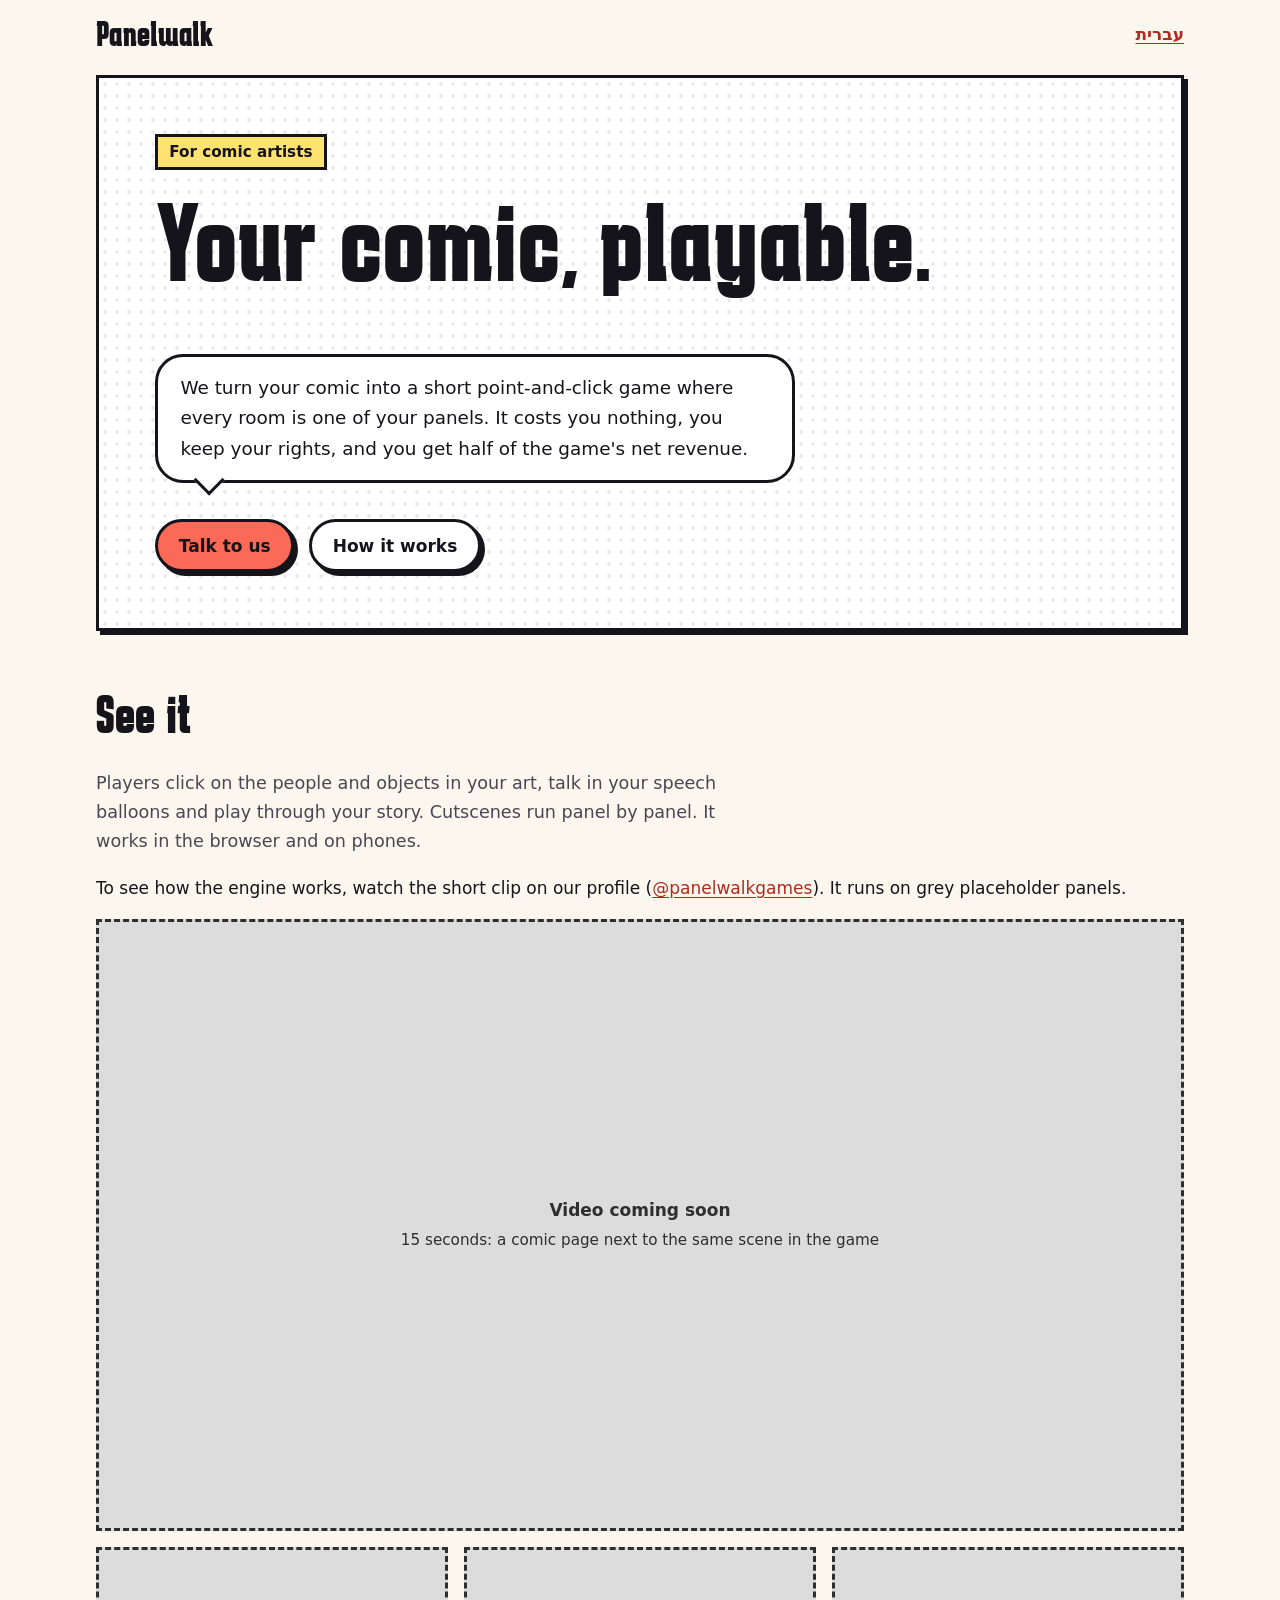
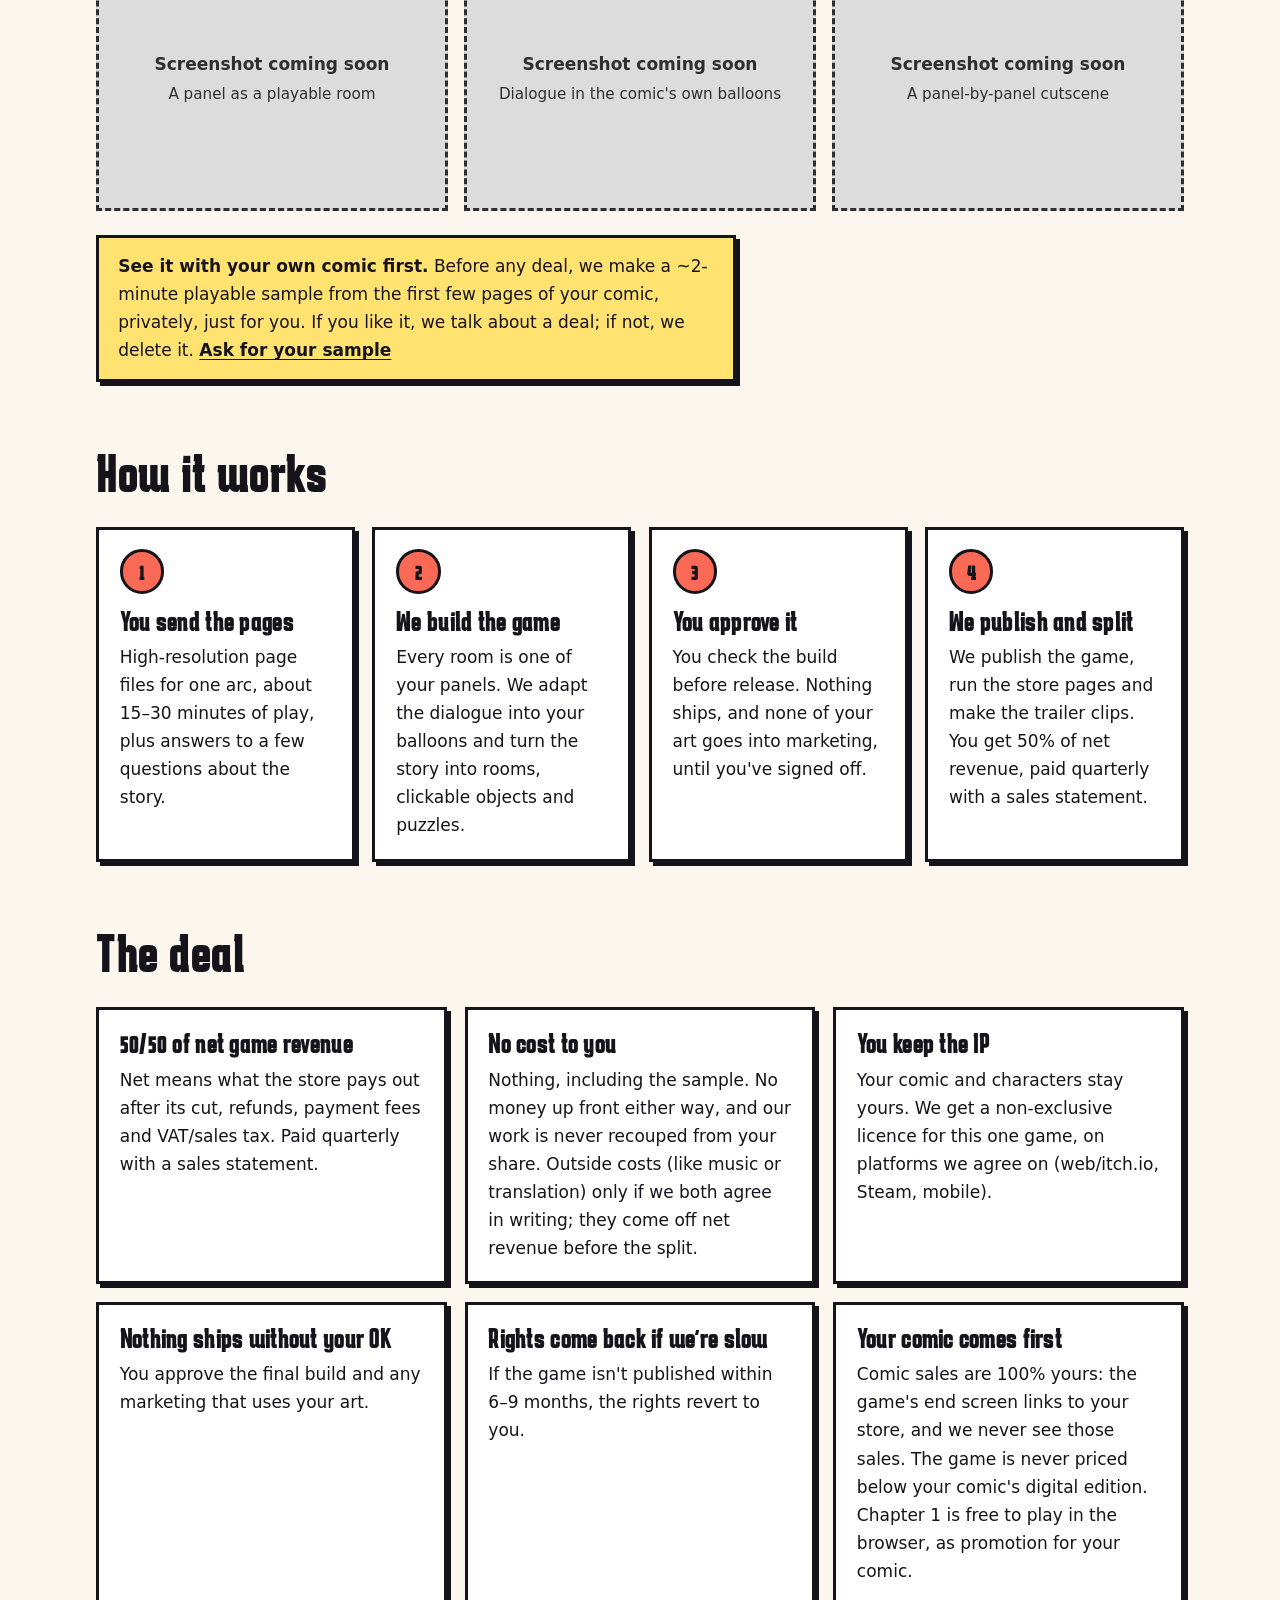
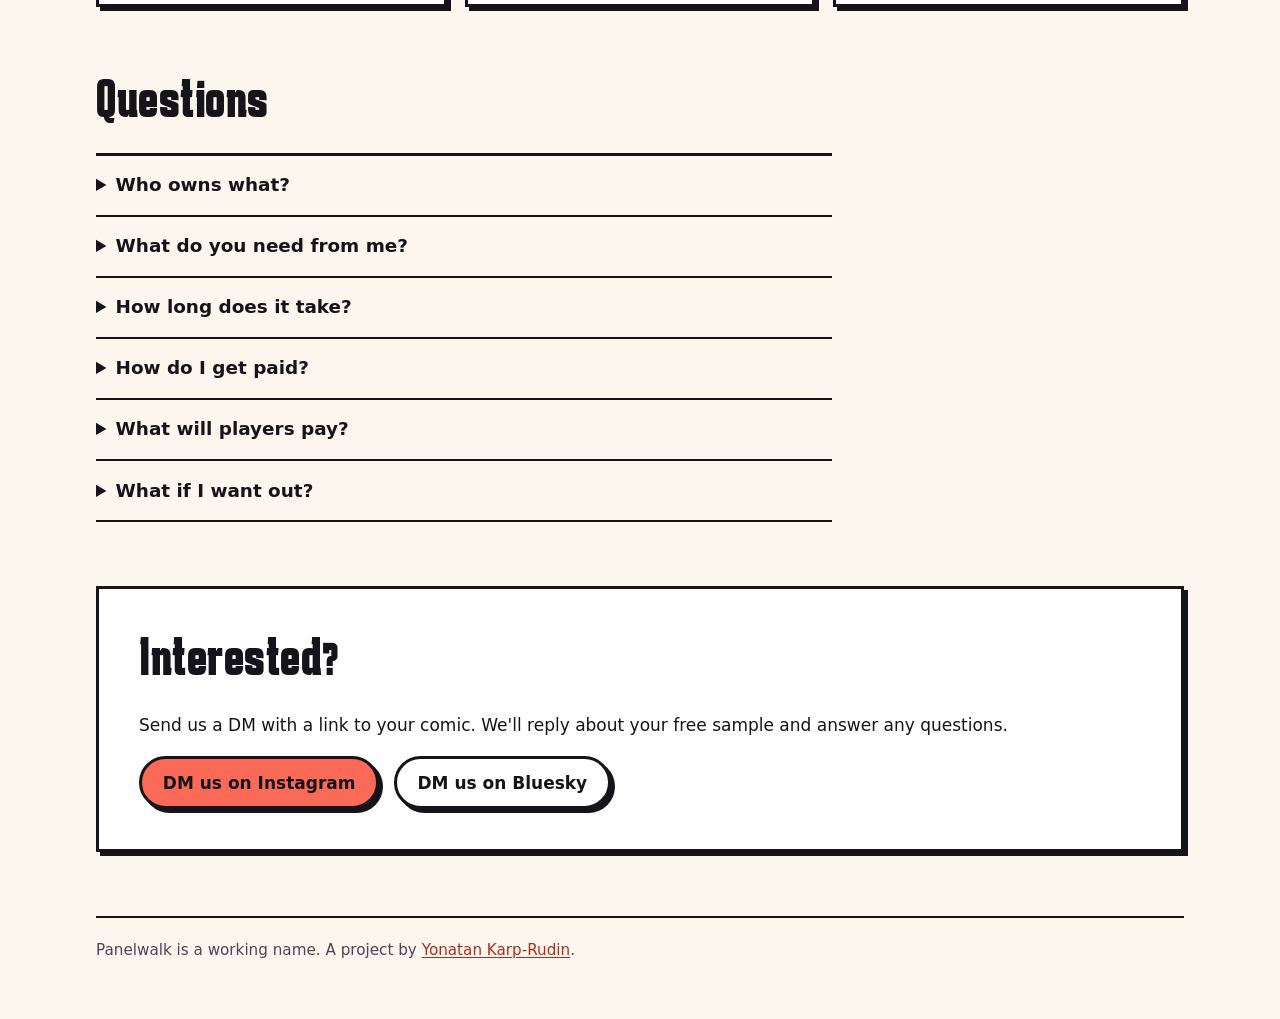
==== index.html @ bcaf8f94 "Add SEO and link-preview tags, icons, og image, robots.txt and sitemap" ====
<!doctype html>
<!--
  Artist pitch page (English). Hebrew twin: he/index.html. Shared styles: style.css.
  Plain static files, no build step, no analytics or third-party scripts (one Google Font).

  BRAND: "Panelwalk" is a working name and appears only as that exact word.
  To rename: find-replace "Panelwalk" in index.html and he/index.html.
  The wordmark is also baked into og-image.png (and the JSON-LD/og:site_name), so regenerate that image too.
  Launch-day edits are marked "LAUNCH:" in both pages.

  PLACEHOLDERS before sharing: the grey media boxes.
-->
<html lang="en" dir="ltr">
<head>
  <meta charset="utf-8">
  <meta name="viewport" content="width=device-width, initial-scale=1">
  <title>Panelwalk: turn your comic into a point-and-click game</title>
  <meta name="description" content="Turn your comic or webcomic into a short point-and-click game made from your own panels. Free for artists: you keep your rights and get 50% of net revenue.">
  <!-- LAUNCH: remove noindex -->
  <meta name="robots" content="noindex">
  <meta name="color-scheme" content="light dark">
  <link rel="canonical" href="https://panelwalk.github.io/">
  <link rel="alternate" hreflang="en" href="https://panelwalk.github.io/">
  <link rel="alternate" hreflang="he" href="https://panelwalk.github.io/he/">
  <link rel="alternate" hreflang="x-default" href="https://panelwalk.github.io/">
  <link rel="icon" href="/favicon.svg" type="image/svg+xml">
  <link rel="icon" href="/favicon.png" type="image/png" sizes="32x32">
  <link rel="apple-touch-icon" href="/apple-touch-icon.png">
  <meta property="og:type" content="website">
  <meta property="og:site_name" content="Panelwalk">
  <meta property="og:title" content="Panelwalk: turn your comic into a point-and-click game">
  <meta property="og:description" content="Turn your comic or webcomic into a short point-and-click game made from your own panels. Free for artists: you keep your rights and get 50% of net revenue.">
  <meta property="og:url" content="https://panelwalk.github.io/">
  <!-- LAUNCH: swap og-image for Befuddle Hall art -->
  <meta property="og:image" content="https://panelwalk.github.io/og-image.png">
  <meta property="og:image:width" content="1200">
  <meta property="og:image:height" content="630">
  <meta property="og:image:alt" content="Panelwalk logo: a speech balloon with a P. Your comic, playable.">
  <meta property="og:locale" content="en_US">
  <meta property="og:locale:alternate" content="he_IL">
  <meta name="twitter:card" content="summary_large_image">
  <script type="application/ld+json">
  {"@context":"https://schema.org","@type":"Organization","name":"Panelwalk","url":"https://panelwalk.github.io/","logo":"https://panelwalk.github.io/apple-touch-icon.png","sameAs":["https://www.instagram.com/panelwalkgames/","https://bsky.app/profile/panelwalkgames.bsky.social","https://www.tiktok.com/@panelwalkgames","https://panelwalk.itch.io/"]}
  </script>
  <link rel="preconnect" href="https://fonts.googleapis.com">
  <link rel="preconnect" href="https://fonts.gstatic.com" crossorigin>
  <!-- Font CSS loads without blocking first paint; headings use the fallback font until it arrives. -->
  <link rel="stylesheet" href="https://fonts.googleapis.com/css2?family=Karantina:wght@700&display=swap" media="print" onload="this.media='all'">
  <noscript><link rel="stylesheet" href="https://fonts.googleapis.com/css2?family=Karantina:wght@700&display=swap"></noscript>
  <link rel="stylesheet" href="style.css">
</head>
<body>
  <a class="skip" href="#main">Skip to content</a>

  <header class="shell top">
    <a class="brand" href="./">Panelwalk</a>
    <a class="lang" href="he/" lang="he" hreflang="he">עברית</a>
  </header>

  <main id="main" class="shell">
    <div class="hero">
      <p class="eyebrow">For comic artists</p>
      <h1>Your comic, playable.</h1>
      <div class="balloon">
        <p>We turn your comic into a short point-and-click game where every room is one of your panels. It costs you nothing, you keep your rights, and you get half of the game's net revenue.</p>
      </div>
      <div class="actions">
        <a class="btn" href="#contact">Talk to us</a>
        <a class="btn alt" href="#how">How it works</a>
      </div>
    </div>

    <section id="see" aria-labelledby="see-h">
      <h2 id="see-h">See it</h2>
      <p class="lead">Players click on the people and objects in your art, talk in your speech balloons and play through your story. Cutscenes run panel by panel. It works in the browser and on phones.</p>
      <p>To see how the engine works, watch the short clip on our profile (<a href="https://www.instagram.com/panelwalkgames/">@panelwalkgames</a>). It runs on grey placeholder panels.</p>

      <!-- TODO: showcase media (Befuddle Hall) -->
      <figure class="ph">
        <strong>Video coming soon</strong>
        <figcaption>15 seconds: a comic page next to the same scene in the game</figcaption>
      </figure>
      <div class="shots">
        <!-- TODO: showcase media (Befuddle Hall) -->
        <figure class="ph shot"><strong>Screenshot coming soon</strong><figcaption>A panel as a playable room</figcaption></figure>
        <figure class="ph shot"><strong>Screenshot coming soon</strong><figcaption>Dialogue in the comic's own balloons</figcaption></figure>
        <figure class="ph shot"><strong>Screenshot coming soon</strong><figcaption>A panel-by-panel cutscene</figcaption></figure>
      </div>

      <div class="caption-box">
        <p><strong>See it with your own comic first.</strong> Before any deal, we make a ~2-minute playable sample from the first few pages of your comic, privately, just for you. If you like it, we talk about a deal; if not, we delete it. <a href="#contact">Ask for your sample</a></p>
      </div>
    </section>

    <section id="how" aria-labelledby="how-h">
      <h2 id="how-h">How it works</h2>
      <ol class="panels steps">
        <li>
          <h3>You send the pages</h3>
          <p>High-resolution page files for one arc, about 15–30 minutes of play, plus answers to a few questions about the story.</p>
        </li>
        <li>
          <h3>We build the game</h3>
          <p>Every room is one of your panels. We adapt the dialogue into your balloons and turn the story into rooms, clickable objects and puzzles.</p>
        </li>
        <li>
          <h3>You approve it</h3>
          <p>You check the build before release. Nothing ships, and none of your art goes into marketing, until you've signed off.</p>
        </li>
        <li>
          <h3>We publish and split</h3>
          <p>We publish the game, run the store pages and make the trailer clips. You get 50% of net revenue, paid quarterly with a sales statement.</p>
        </li>
      </ol>
    </section>

    <section id="deal" aria-labelledby="deal-h">
      <h2 id="deal-h">The deal</h2>
      <ul class="panels deal">
        <li>
          <h3>50/50 of net game revenue</h3>
          <p>Net means what the store pays out after its cut, refunds, payment fees and VAT/sales tax. Paid quarterly with a sales statement.</p>
        </li>
        <li>
          <h3>No cost to you</h3>
          <p>Nothing, including the sample. No money up front either way, and our work is never recouped from your share. Outside costs (like music or translation) only if we both agree in writing; they come off net revenue before the split.</p>
        </li>
        <li>
          <h3>You keep the IP</h3>
          <p>Your comic and characters stay yours. We get a non-exclusive licence for this one game, on platforms we agree on (web/itch.io, Steam, mobile).</p>
        </li>
        <li>
          <h3>Nothing ships without your OK</h3>
          <p>You approve the final build and any marketing that uses your art.</p>
        </li>
        <li>
          <h3>Rights come back if we're slow</h3>
          <p>If the game isn't published within 6–9 months, the rights revert to you.</p>
        </li>
        <li>
          <h3>Your comic comes first</h3>
          <p>Comic sales are 100% yours: the game's end screen links to your store, and we never see those sales. The game is never priced below your comic's digital edition. Chapter 1 is free to play in the browser, as promotion for your comic.</p>
        </li>
      </ul>
    </section>

    <section id="faq" aria-labelledby="faq-h">
      <h2 id="faq-h">Questions</h2>
      <div class="faq">
        <details>
          <summary>Who owns what?</summary>
          <p>You own your comic and characters. We get a non-exclusive licence for this one game, for 3–5 years, renewable. We also ask for first option on adapting your next arc or book.</p>
        </details>
        <details>
          <summary>What do you need from me?</summary>
          <p>High-resolution page files for one arc (about 15–30 minutes of play), answers to a few questions about the story, and a check of the build before release. Sharing the launch with your readers helps a lot, but it isn't required.</p>
        </details>
        <details>
          <summary>How long does it take?</summary>
          <p>We don't quote a build time yet; we will once we've timed more than one adaptation. What we do commit to: if the game isn't published within 6–9 months, the rights come back to you.</p>
        </details>
        <details>
          <summary>How do I get paid?</summary>
          <p>Quarterly, with a sales statement. The minimum payout is about $20.</p>
        </details>
        <details>
          <summary>What will players pay?</summary>
          <p>Chapter 1 is free in the browser. The full game is priced at or above your comic's digital edition. If your comic is print-only or a free webcomic, it's priced like a short game: $6.99–9.99, depending on length.</p>
        </details>
        <details>
          <summary>What if I want out?</summary>
          <p>If either side leaves, the game comes off sale. Players who already bought it keep their copies.</p>
        </details>
      </div>
    </section>

    <section id="contact" class="contact" aria-labelledby="contact-h">
      <h2 id="contact-h">Interested?</h2>
      <p>Send us a DM with a link to your comic. We'll reply about your free sample and answer any questions.</p>
      <div class="actions">
        <a class="btn" href="https://www.instagram.com/panelwalkgames/">DM us on Instagram</a>
        <a class="btn alt" href="https://bsky.app/profile/panelwalkgames.bsky.social">DM us on Bluesky</a>
      </div>
    </section>
  </main>

  <footer class="shell">
    <p>Panelwalk is a working name. A project by <a href="https://yonatankarp.github.io/">Yonatan Karp-Rudin</a>.</p>
  </footer>
</body>
</html>
---- style.css ----
/* Artist pitch page, shared by index.html (English) and he/index.html (Hebrew, RTL).
   Standalone on purpose: the site's Hugo head loads analytics, and this page must have none.
   Logical properties (inline/block) keep the layout mirrored correctly in RTL. */

:root {
  --paper: #fbf7ee;
  --panel: #ffffff;
  --ink: #16141b;
  --muted: #4a4652;
  --dot: rgba(22, 20, 27, 0.09);
  --accent: oklch(0.7 0.18 30);          /* the main site's coral */
  --link: oklch(0.5 0.17 30);
  --on-accent: #16141b;
  --caption: #ffe270;                    /* narration-box yellow */
  --ph-bg: #dcdcdc;
  --ph-text: #2e2e2e;
  --display: "Karantina", "Arial Narrow", system-ui, sans-serif;
  --body: system-ui, -apple-system, BlinkMacSystemFont, "Segoe UI", "Noto Sans Hebrew", "Arial Hebrew", sans-serif;
  --line: 3px solid var(--ink);
  --pop: 4px 4px 0 var(--ink);
  color-scheme: light dark;
}

@media (prefers-color-scheme: dark) {
  :root {
    --paper: oklch(0.145 0.012 280);     /* the main site's background */
    --panel: oklch(0.2 0.012 280);
    --ink: oklch(0.95 0.005 280);
    --muted: oklch(0.8 0.014 280);
    --dot: rgba(255, 255, 255, 0.07);
    --link: oklch(0.8 0.15 33);
    --ph-bg: #3a3a40;
    --ph-text: #e6e6e6;
  }
}

* { box-sizing: border-box; }

body {
  margin: 0;
  background: var(--paper);
  color: var(--ink);
  font: 1.0625rem/1.65 var(--body);
}

a { color: var(--link); text-underline-offset: 0.15em; }
a:focus-visible, summary:focus-visible {
  outline: 3px solid var(--accent);
  outline-offset: 3px;
  border-radius: 4px;
}

h1, h2, h3, .brand {
  font-family: var(--display);
  font-weight: 700;
  line-height: 1;
  letter-spacing: 0.01em;
  margin: 0 0 0.5em;
}
h2 { font-size: clamp(2.4rem, 7vw, 3.4rem); }
h3 { font-size: 1.75rem; margin-block-end: 0.3em; }
p { margin: 0 0 1em; }

.skip {
  position: absolute;
  inset-inline-start: 1rem;
  top: -4rem;
  background: var(--caption);
  color: var(--on-accent);
  padding: 0.5rem 1rem;
  border: var(--line);
  z-index: 10;
}
.skip:focus { top: 1rem; }

.shell {
  width: min(68rem, 100% - 2rem);        /* 16px gutter on phones */
  margin-inline: auto;
}

/* Header */
.top {
  display: flex;
  justify-content: space-between;
  align-items: center;
  gap: 1rem;
  padding-block: 1rem;
}
.brand { font-size: 2.2rem; margin: 0; color: var(--ink); text-decoration: none; }
.lang { font-weight: 700; }

/* Hero */
.hero {
  border: var(--line);
  box-shadow: var(--pop);
  background-color: var(--panel);
  background-image: radial-gradient(var(--dot) 1.5px, transparent 2px);
  background-size: 12px 12px;
  padding: clamp(1.5rem, 5vw, 3.5rem);
  margin-block: 0.5rem 3.5rem;
}
.eyebrow {
  display: inline-block;
  background: var(--caption);
  color: var(--on-accent);
  border: var(--line);
  padding: 0.15rem 0.7rem;
  font-weight: 700;
  font-size: 0.95rem;
  margin-block-end: 1rem;
}
.hero h1 { font-size: clamp(3.4rem, 13vw, 7rem); }

.balloon {
  position: relative;
  max-width: 40rem;
  background: var(--panel);
  border: var(--line);
  border-radius: 1.75rem;
  padding: 1rem 1.4rem;
  margin-block: 0.5rem 2.25rem;
  font-size: 1.15rem;
}
.balloon::after {                        /* the balloon's tail */
  content: "";
  position: absolute;
  inset-inline-start: 2.5rem;
  bottom: -0.72rem;
  width: 1.2rem;
  height: 1.2rem;
  background: var(--panel);
  border-inline-end: var(--line);
  border-bottom: var(--line);
  transform: rotate(45deg);
}
.balloon p { margin: 0; }

.actions { display: flex; flex-wrap: wrap; gap: 0.9rem; }
.btn {
  display: inline-block;
  padding: 0.6rem 1.3rem;
  border: 3px solid var(--on-accent);
  border-radius: 999px;
  background: var(--accent);
  color: var(--on-accent);
  font-weight: 700;
  text-decoration: none;
  box-shadow: var(--pop);
}
.btn.alt { background: var(--panel); color: var(--ink); border-color: var(--ink); }
.btn:hover { transform: translate(-1px, -1px); }
@media (prefers-reduced-motion: reduce) { .btn:hover { transform: none; } }

/* Sections */
section { margin-block-end: 4rem; scroll-margin-top: 1rem; }
.lead { max-width: 42rem; color: var(--muted); font-size: 1.1rem; }

/* Media placeholders */
.ph {
  margin: 0;
  display: grid;
  place-content: center;
  gap: 0.25rem;
  aspect-ratio: 16 / 9;
  background: var(--ph-bg);
  color: var(--ph-text);
  border: 3px dashed var(--ph-text);
  text-align: center;
  padding: 1rem;
}
.ph.shot { aspect-ratio: 4 / 3; }
.ph figcaption { font-weight: 400; font-size: 0.95rem; }
.shots {
  display: grid;
  grid-template-columns: repeat(auto-fit, minmax(14rem, 1fr));
  gap: 1rem;
  margin-block: 1rem 1.5rem;
}

.caption-box {
  background: var(--caption);
  color: var(--on-accent);
  border: var(--line);
  border-color: var(--on-accent);
  box-shadow: var(--pop);
  padding: 0.9rem 1.2rem;
  max-width: 40rem;
}
.caption-box p { margin: 0; }
.caption-box a { color: var(--on-accent); font-weight: 700; }

/* Steps and deal: comic panels in a grid with gutters */
.panels {
  list-style: none;
  padding: 0;
  margin: 0;
  display: grid;
  grid-template-columns: repeat(auto-fit, minmax(14rem, 1fr));
  gap: 1.1rem;
}
.panels > li {
  background: var(--panel);
  border: var(--line);
  box-shadow: var(--pop);
  padding: 1.2rem 1.3rem;
}
.panels p { margin: 0; }
.steps { counter-reset: step; }
.steps > li { counter-increment: step; }
.steps > li::before {
  content: counter(step);
  display: grid;
  place-items: center;
  width: 2.4rem;
  height: 2.4rem;
  margin-block-end: 0.8rem;
  border: var(--line);
  border-radius: 50%;
  background: var(--accent);
  color: var(--on-accent);
  font: 700 1.5rem/1 var(--display);
}
.deal { grid-template-columns: repeat(auto-fit, minmax(19rem, 1fr)); }
@media (max-width: 22rem) { .deal { grid-template-columns: 1fr; } }

/* FAQ */
.faq { max-width: 46rem; border-top: var(--line); }
.faq details { border-bottom: 2px solid var(--ink); }
.faq summary {
  cursor: pointer;
  font-weight: 700;
  font-size: 1.15rem;
  padding-block: 0.9rem;
}
.faq details p { margin-block-end: 1rem; }

/* Contact */
.contact {
  border: var(--line);
  box-shadow: var(--pop);
  background: var(--panel);
  padding: clamp(1.5rem, 5vw, 2.5rem);
}

footer {
  border-top: 2px solid var(--ink);
  padding-block: 1.25rem 2.5rem;
  color: var(--muted);
  font-size: 0.95rem;
}
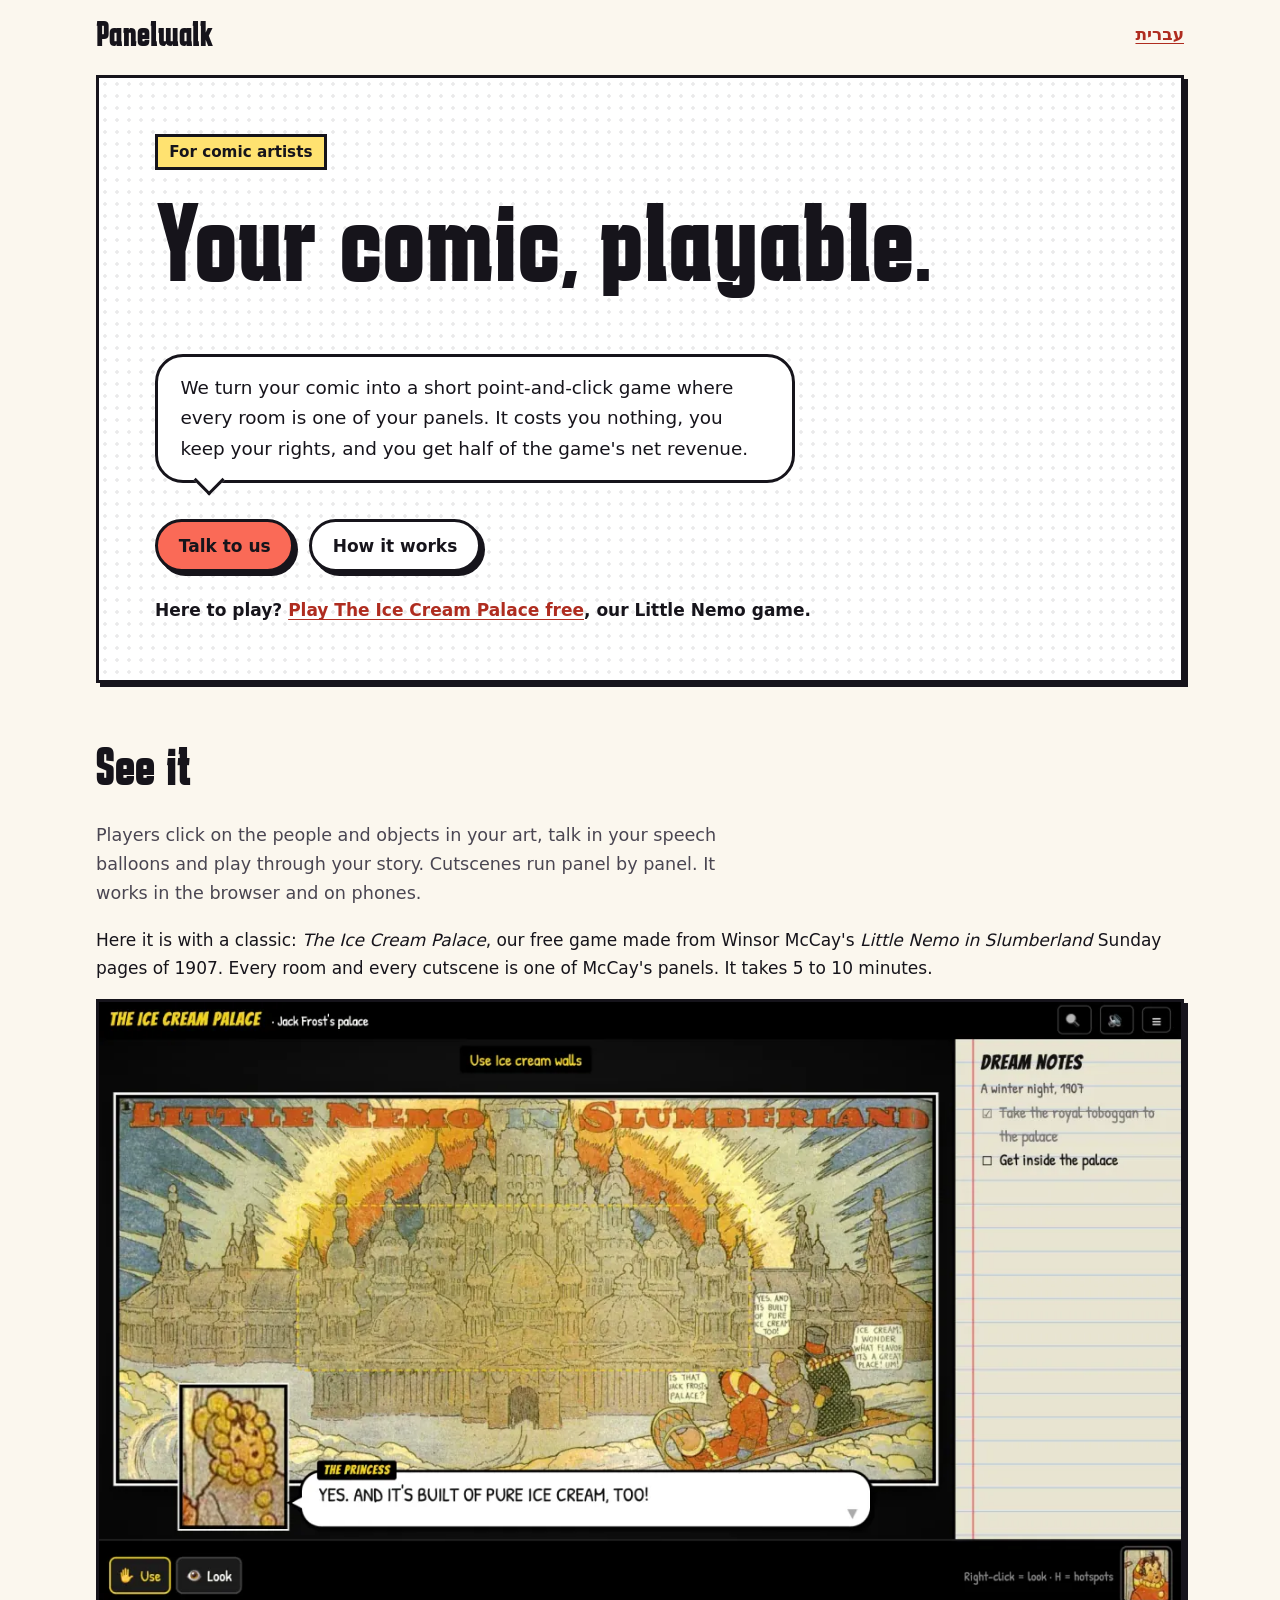
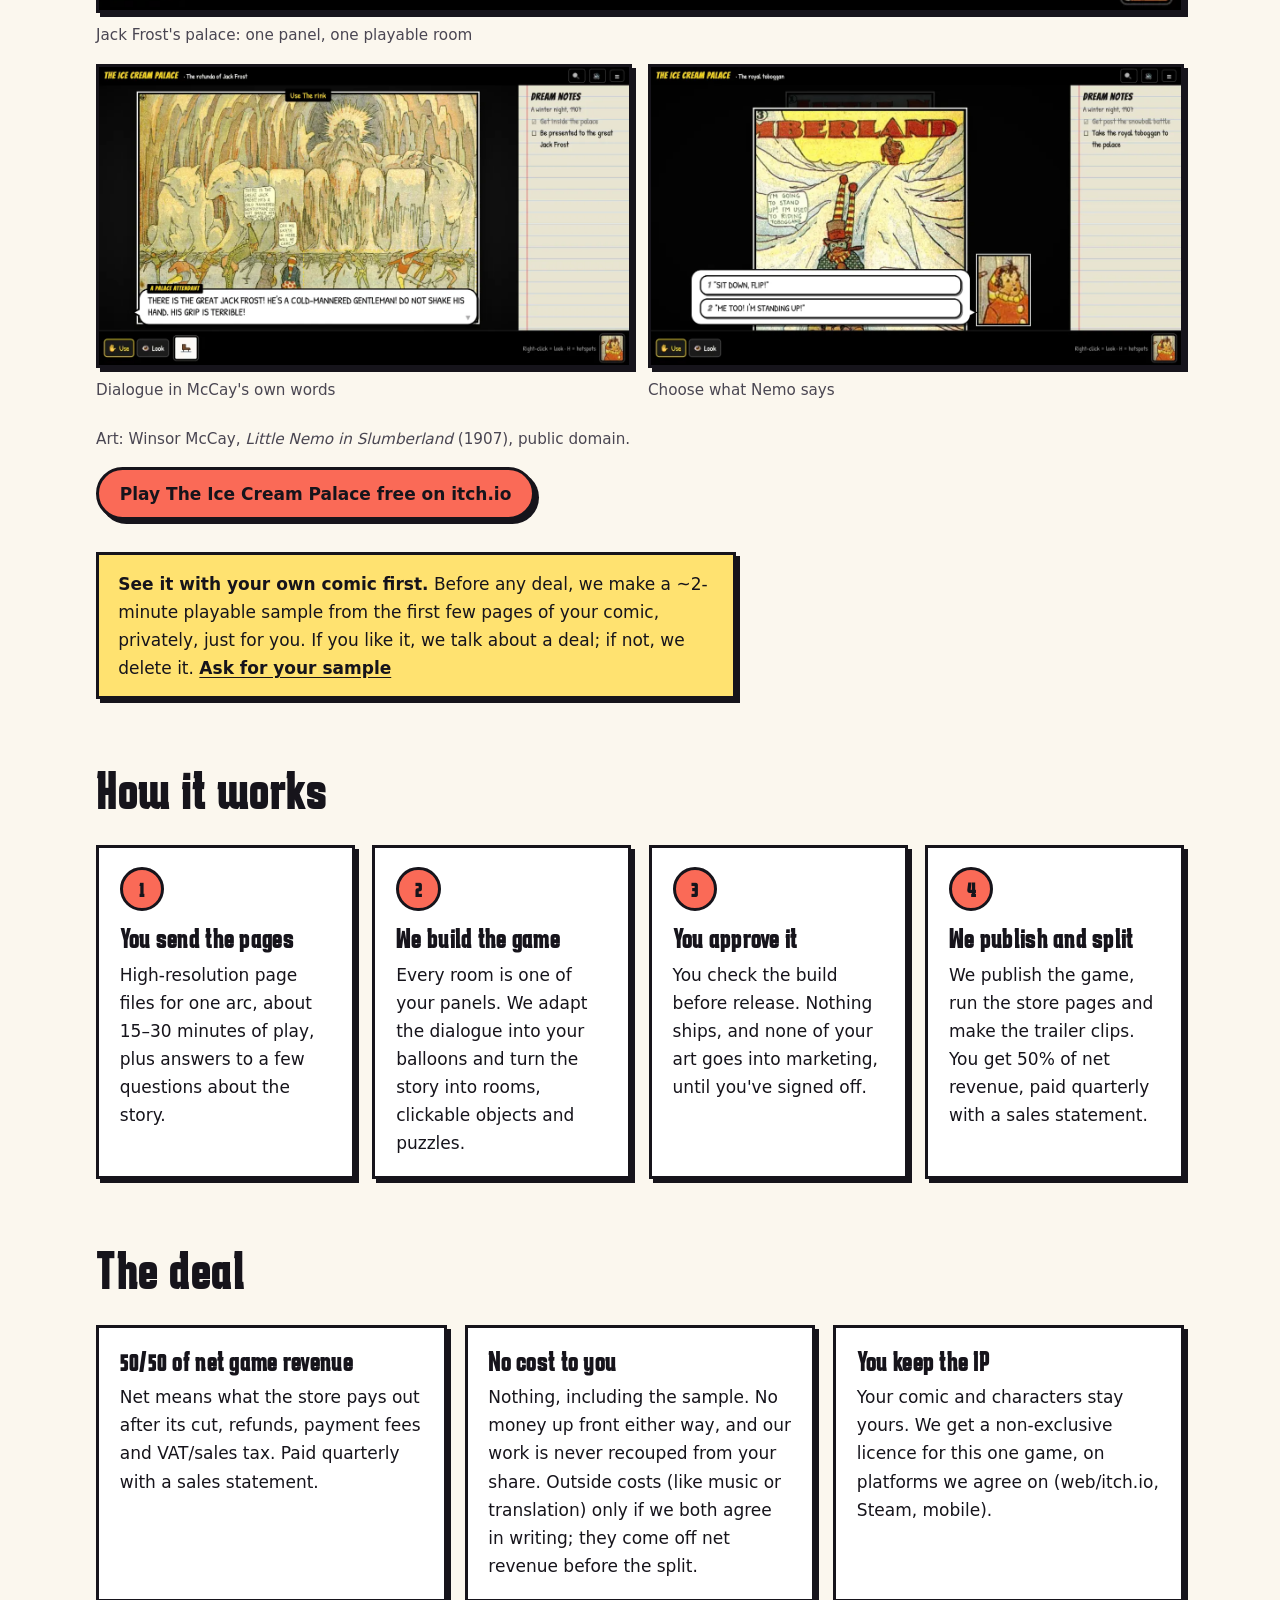
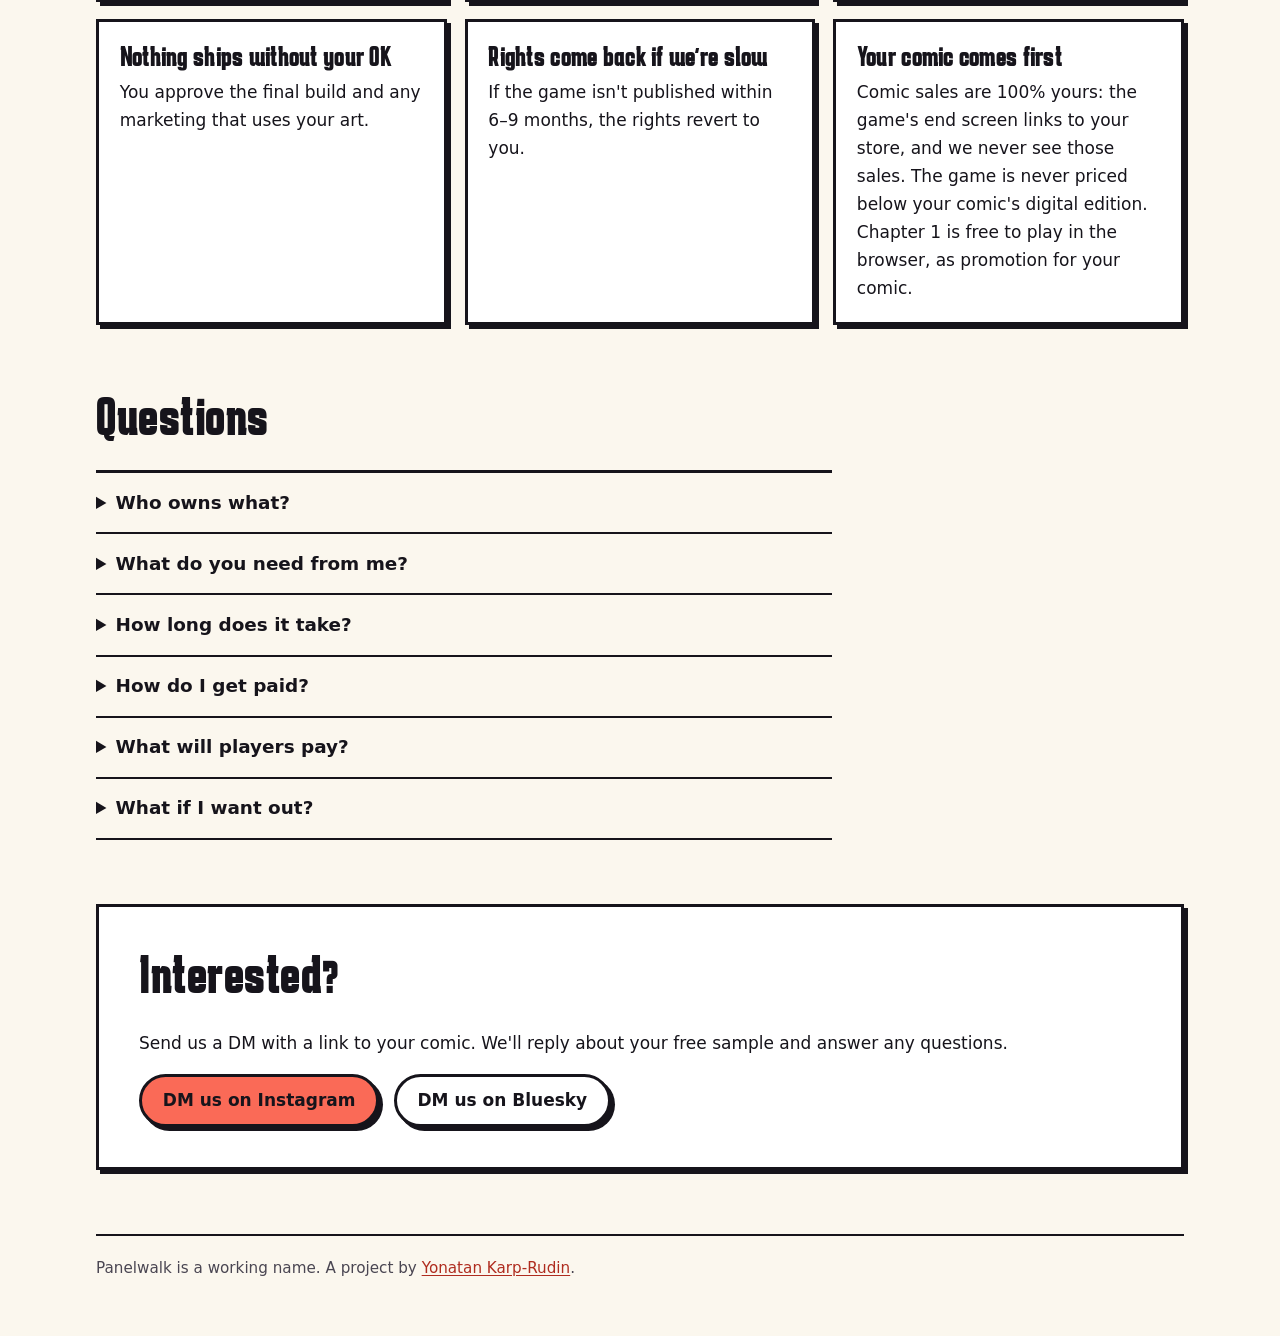
==== commit 7ea9dac3: "Launch The Ice Cream Palace: allow indexing, game og image, screenshots and play links" ====
--- a/index.html
+++ b/index.html
@@ -5,10 +5,8 @@
 
   BRAND: "Panelwalk" is a working name and appears only as that exact word.
   To rename: find-replace "Panelwalk" in index.html and he/index.html.
-  The wordmark is also baked into og-image.png (and the JSON-LD/og:site_name), so regenerate that image too.
-  Launch-day edits are marked "LAUNCH:" in both pages.
-
-  PLACEHOLDERS before sharing: the grey media boxes.
+  The wordmark is also baked into og-image.jpg (and the JSON-LD/og:site_name), so regenerate that image too.
+  Showcase game: The Ice Cream Palace (panelwalk.itch.io/ice-cream-palace), art by Winsor McCay (1907, public domain).
 -->
 <html lang="en" dir="ltr">
 <head>
@@ -16,8 +14,6 @@
   <meta name="viewport" content="width=device-width, initial-scale=1">
   <title>Panelwalk: turn your comic into a point-and-click game</title>
   <meta name="description" content="Turn your comic or webcomic into a short point-and-click game made from your own panels. Free for artists: you keep your rights and get 50% of net revenue.">
-  <!-- LAUNCH: remove noindex -->
-  <meta name="robots" content="noindex">
   <meta name="color-scheme" content="light dark">
   <link rel="canonical" href="https://panelwalk.github.io/">
   <link rel="alternate" hreflang="en" href="https://panelwalk.github.io/">
@@ -31,16 +27,15 @@
   <meta property="og:title" content="Panelwalk: turn your comic into a point-and-click game">
   <meta property="og:description" content="Turn your comic or webcomic into a short point-and-click game made from your own panels. Free for artists: you keep your rights and get 50% of net revenue.">
   <meta property="og:url" content="https://panelwalk.github.io/">
-  <!-- LAUNCH: swap og-image for Befuddle Hall art -->
-  <meta property="og:image" content="https://panelwalk.github.io/og-image.png">
+  <meta property="og:image" content="https://panelwalk.github.io/og-image.jpg">
   <meta property="og:image:width" content="1200">
   <meta property="og:image:height" content="630">
-  <meta property="og:image:alt" content="Panelwalk logo: a speech balloon with a P. Your comic, playable.">
+  <meta property="og:image:alt" content="Winsor McCay's 1907 Little Nemo panel of a palace made of ice cream, with Nemo, the Princess and Flip on a sledge. Text: The Ice Cream Palace. Play free. Panelwalk.">
   <meta property="og:locale" content="en_US">
   <meta property="og:locale:alternate" content="he_IL">
   <meta name="twitter:card" content="summary_large_image">
   <script type="application/ld+json">
-  {"@context":"https://schema.org","@type":"Organization","name":"Panelwalk","url":"https://panelwalk.github.io/","logo":"https://panelwalk.github.io/apple-touch-icon.png","sameAs":["https://www.instagram.com/panelwalkgames/","https://bsky.app/profile/panelwalkgames.bsky.social","https://www.tiktok.com/@panelwalkgames","https://panelwalk.itch.io/"]}
+  {"@context":"https://schema.org","@graph":[{"@type":"Organization","@id":"https://panelwalk.github.io/#org","name":"Panelwalk","url":"https://panelwalk.github.io/","logo":"https://panelwalk.github.io/apple-touch-icon.png","sameAs":["https://www.instagram.com/panelwalkgames/","https://bsky.app/profile/panelwalkgames.bsky.social","https://www.tiktok.com/@panelwalkgames","https://panelwalk.itch.io/"]},{"@type":"VideoGame","name":"The Ice Cream Palace","url":"https://panelwalk.itch.io/ice-cream-palace","description":"A short, free point-and-click game made from Winsor McCay's Little Nemo in Slumberland Sunday pages (1907).","image":"https://panelwalk.github.io/og-image.jpg","genre":"Point-and-click adventure","gamePlatform":"Web browser","isAccessibleForFree":true,"offers":{"@type":"Offer","price":"0","priceCurrency":"USD"},"author":{"@type":"Person","name":"Winsor McCay"},"publisher":{"@id":"https://panelwalk.github.io/#org"}}]}
   </script>
   <link rel="preconnect" href="https://fonts.googleapis.com">
   <link rel="preconnect" href="https://fonts.gstatic.com" crossorigin>
@@ -68,23 +63,22 @@
         <a class="btn" href="#contact">Talk to us</a>
         <a class="btn alt" href="#how">How it works</a>
       </div>
+      <p class="play-line">Here to play? <a href="https://panelwalk.itch.io/ice-cream-palace">Play The Ice Cream Palace free</a>, our Little Nemo game.</p>
     </div>
 
     <section id="see" aria-labelledby="see-h">
       <h2 id="see-h">See it</h2>
       <p class="lead">Players click on the people and objects in your art, talk in your speech balloons and play through your story. Cutscenes run panel by panel. It works in the browser and on phones.</p>
-      <p>To see how the engine works, watch the short clip on our profile (<a href="https://www.instagram.com/panelwalkgames/">@panelwalkgames</a>). It runs on grey placeholder panels.</p>
+      <p>Here it is with a classic: <em>The Ice Cream Palace</em>, our free game made from Winsor McCay's <em>Little Nemo in Slumberland</em> Sunday pages of 1907. Every room and every cutscene is one of McCay's panels. It takes 5 to 10 minutes.</p>
 
-      <!-- TODO: showcase media (Befuddle Hall) -->
-      <figure class="ph">
-        <strong>Video coming soon</strong>
-        <figcaption>15 seconds: a comic page next to the same scene in the game</figcaption>
-      </figure>
       <div class="shots">
-        <!-- TODO: showcase media (Befuddle Hall) -->
-        <figure class="ph shot"><strong>Screenshot coming soon</strong><figcaption>A panel as a playable room</figcaption></figure>
-        <figure class="ph shot"><strong>Screenshot coming soon</strong><figcaption>Dialogue in the comic's own balloons</figcaption></figure>
-        <figure class="ph shot"><strong>Screenshot coming soon</strong><figcaption>A panel-by-panel cutscene</figcaption></figure>
+        <figure class="wide"><img src="img/ice-cream-palace-5-palace.webp" width="1200" height="675" alt="Game screen: McCay's panel of Jack Frost's palace as a room. Nemo, the Princess and Flip arrive on a sledge, and the Princess says: Yes. And it's built of pure ice cream, too!"><figcaption>Jack Frost's palace: one panel, one playable room</figcaption></figure>
+        <figure><img src="img/ice-cream-palace-4-rotunda.webp" width="1200" height="675" loading="lazy" alt="Game screen: Jack Frost on his throne of ice above a crowded skating rink. A palace attendant warns: Do not shake his hand. His grip is terrible!"><figcaption>Dialogue in McCay's own words</figcaption></figure>
+        <figure><img src="img/ice-cream-palace-2-choice.webp" width="1200" height="675" loading="lazy" alt="Game screen: Flip stands up on the royal toboggan. Two choices for Nemo: Sit down, Flip! or Me too! I'm standing up!"><figcaption>Choose what Nemo says</figcaption></figure>
+      </div>
+      <p class="credit">Art: Winsor McCay, <cite>Little Nemo in Slumberland</cite> (1907), public domain.</p>
+      <div class="actions play">
+        <a class="btn" href="https://panelwalk.itch.io/ice-cream-palace">Play The Ice Cream Palace free on itch.io</a>
       </div>
 
       <div class="caption-box">
--- a/style.css
+++ b/style.css
@@ -12,8 +12,6 @@
   --link: oklch(0.5 0.17 30);
   --on-accent: #16141b;
   --caption: #ffe270;                    /* narration-box yellow */
-  --ph-bg: #dcdcdc;
-  --ph-text: #2e2e2e;
   --display: "Karantina", "Arial Narrow", system-ui, sans-serif;
   --body: system-ui, -apple-system, BlinkMacSystemFont, "Segoe UI", "Noto Sans Hebrew", "Arial Hebrew", sans-serif;
   --line: 3px solid var(--ink);
@@ -29,8 +27,6 @@
     --muted: oklch(0.8 0.014 280);
     --dot: rgba(255, 255, 255, 0.07);
     --link: oklch(0.8 0.15 33);
-    --ph-bg: #3a3a40;
-    --ph-text: #e6e6e6;
   }
 }
 
@@ -155,24 +151,23 @@
 section { margin-block-end: 4rem; scroll-margin-top: 1rem; }
 .lead { max-width: 42rem; color: var(--muted); font-size: 1.1rem; }
 
-/* Media placeholders */
-.ph {
-  margin: 0;
-  display: grid;
-  place-content: center;
-  gap: 0.25rem;
-  aspect-ratio: 16 / 9;
-  background: var(--ph-bg);
-  color: var(--ph-text);
-  border: 3px dashed var(--ph-text);
-  text-align: center;
-  padding: 1rem;
-}
-.ph.shot { aspect-ratio: 4 / 3; }
-.ph figcaption { font-weight: 400; font-size: 0.95rem; }
+/* Showcase screenshots */
+.shots figure { margin: 0; }
+.shots img {
+  display: block;
+  width: 100%;
+  height: auto;
+  border: var(--line);
+  box-shadow: var(--pop);
+}
+.shots figcaption { font-size: 0.95rem; color: var(--muted); margin-block-start: 0.6rem; }
+.shots .wide { grid-column: 1 / -1; }
+.credit { font-size: 0.95rem; color: var(--muted); }
+.actions.play { margin-block: 0 2rem; }
+.play-line { margin: 1.5rem 0 0; font-weight: 700; }
 .shots {
   display: grid;
-  grid-template-columns: repeat(auto-fit, minmax(14rem, 1fr));
+  grid-template-columns: repeat(auto-fit, minmax(min(100%, 24rem), 1fr));
   gap: 1rem;
   margin-block: 1rem 1.5rem;
 }
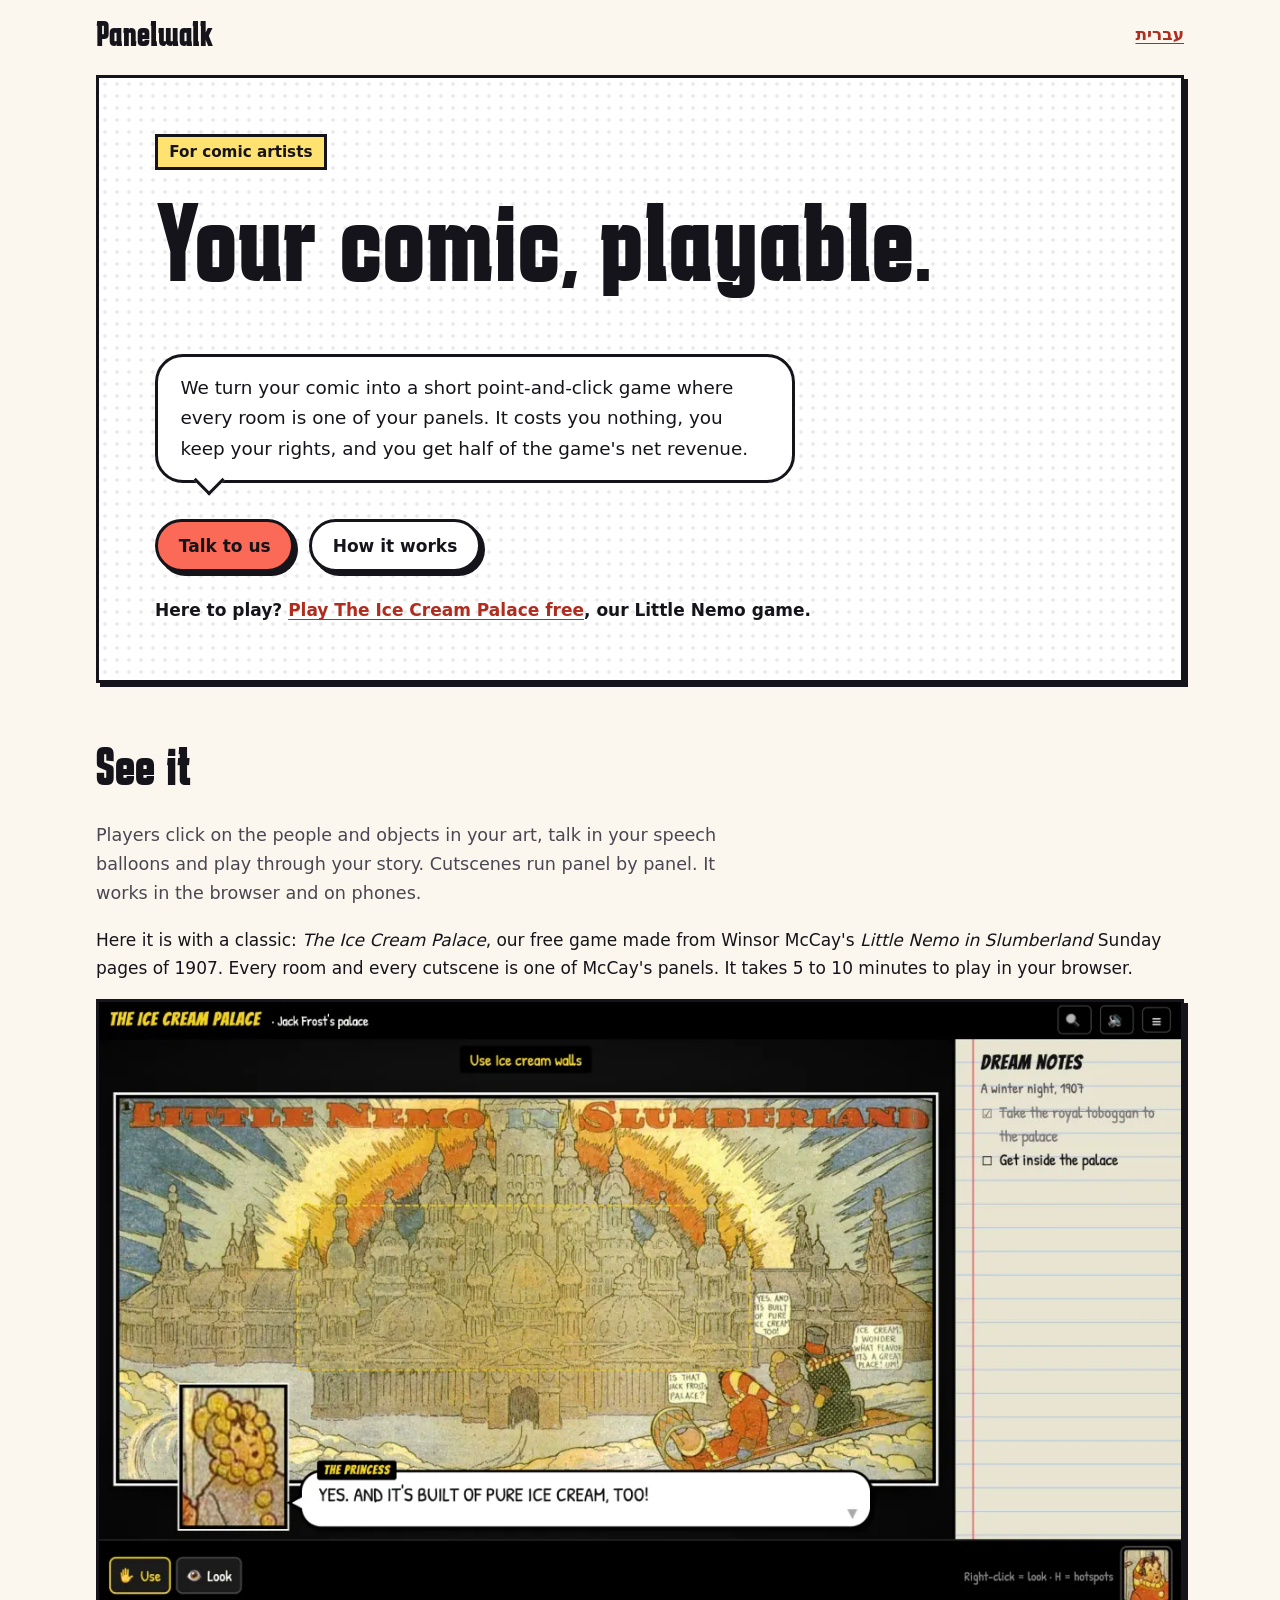
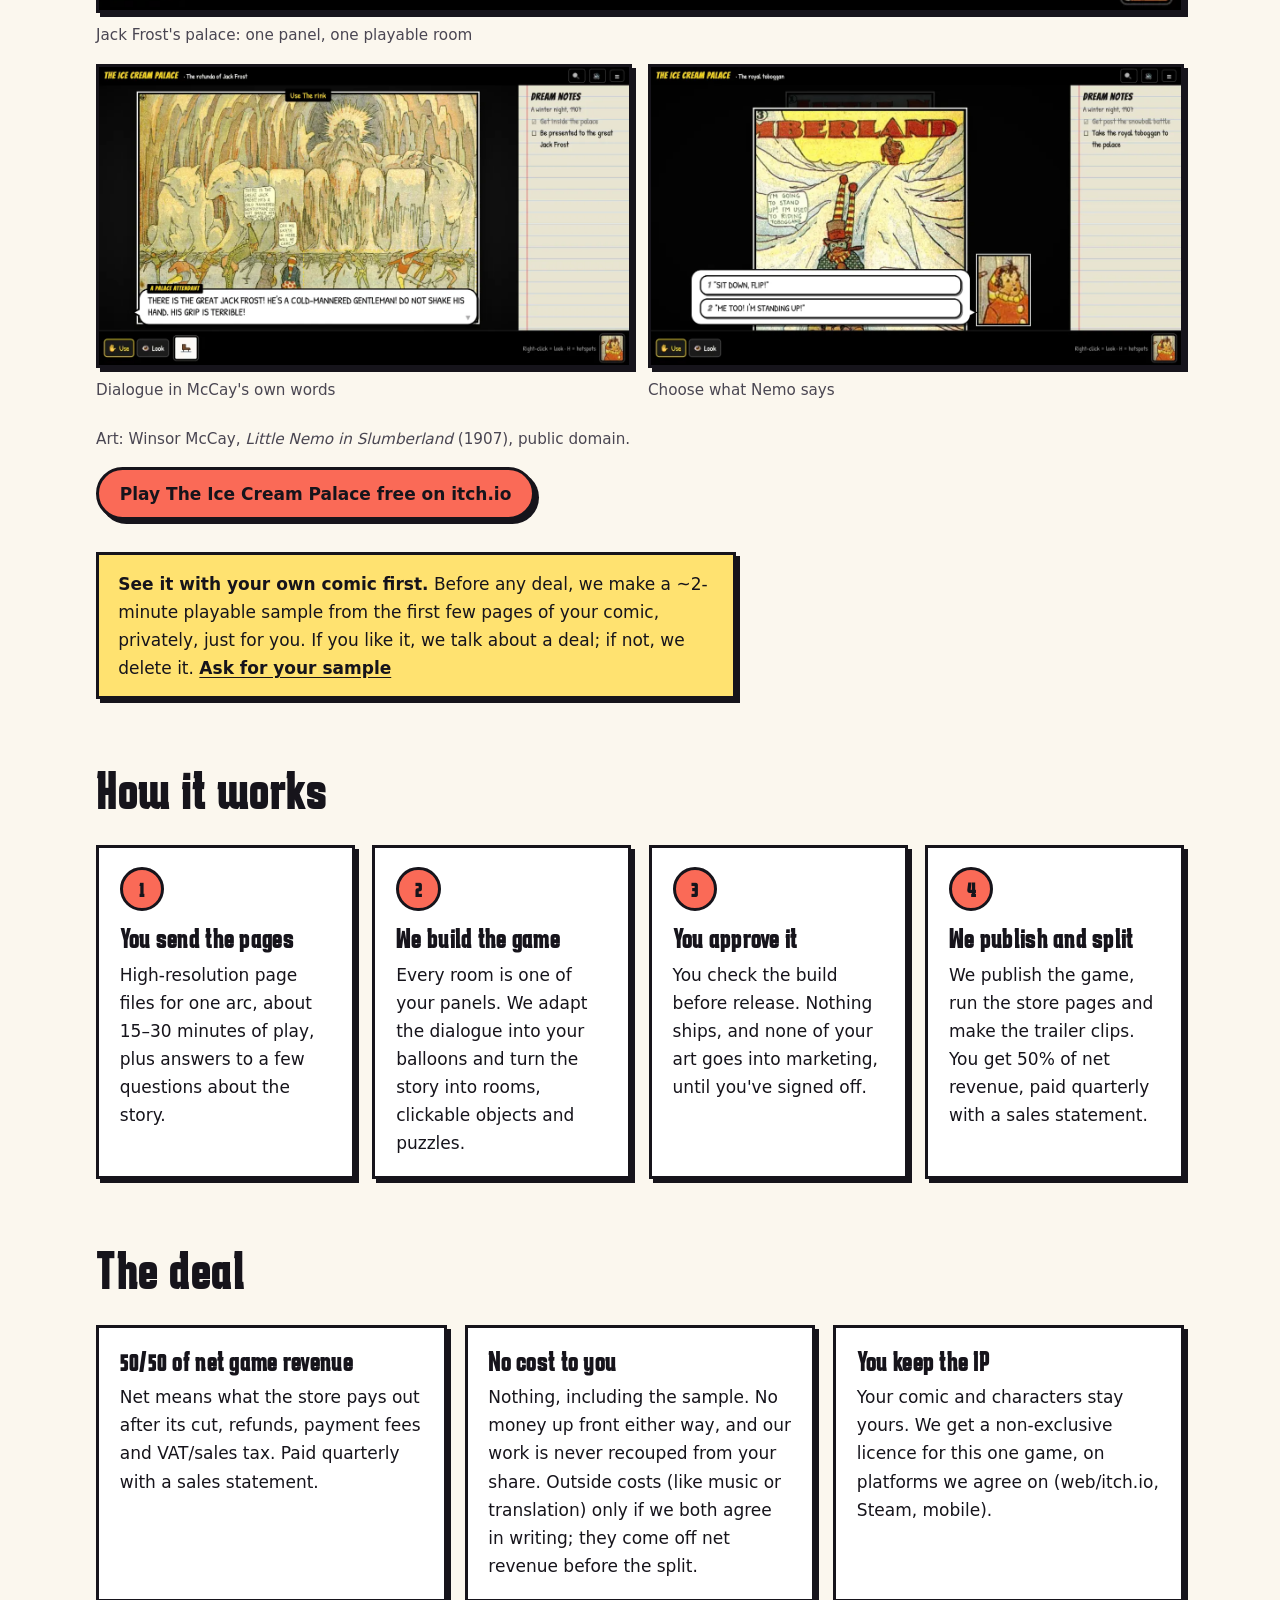
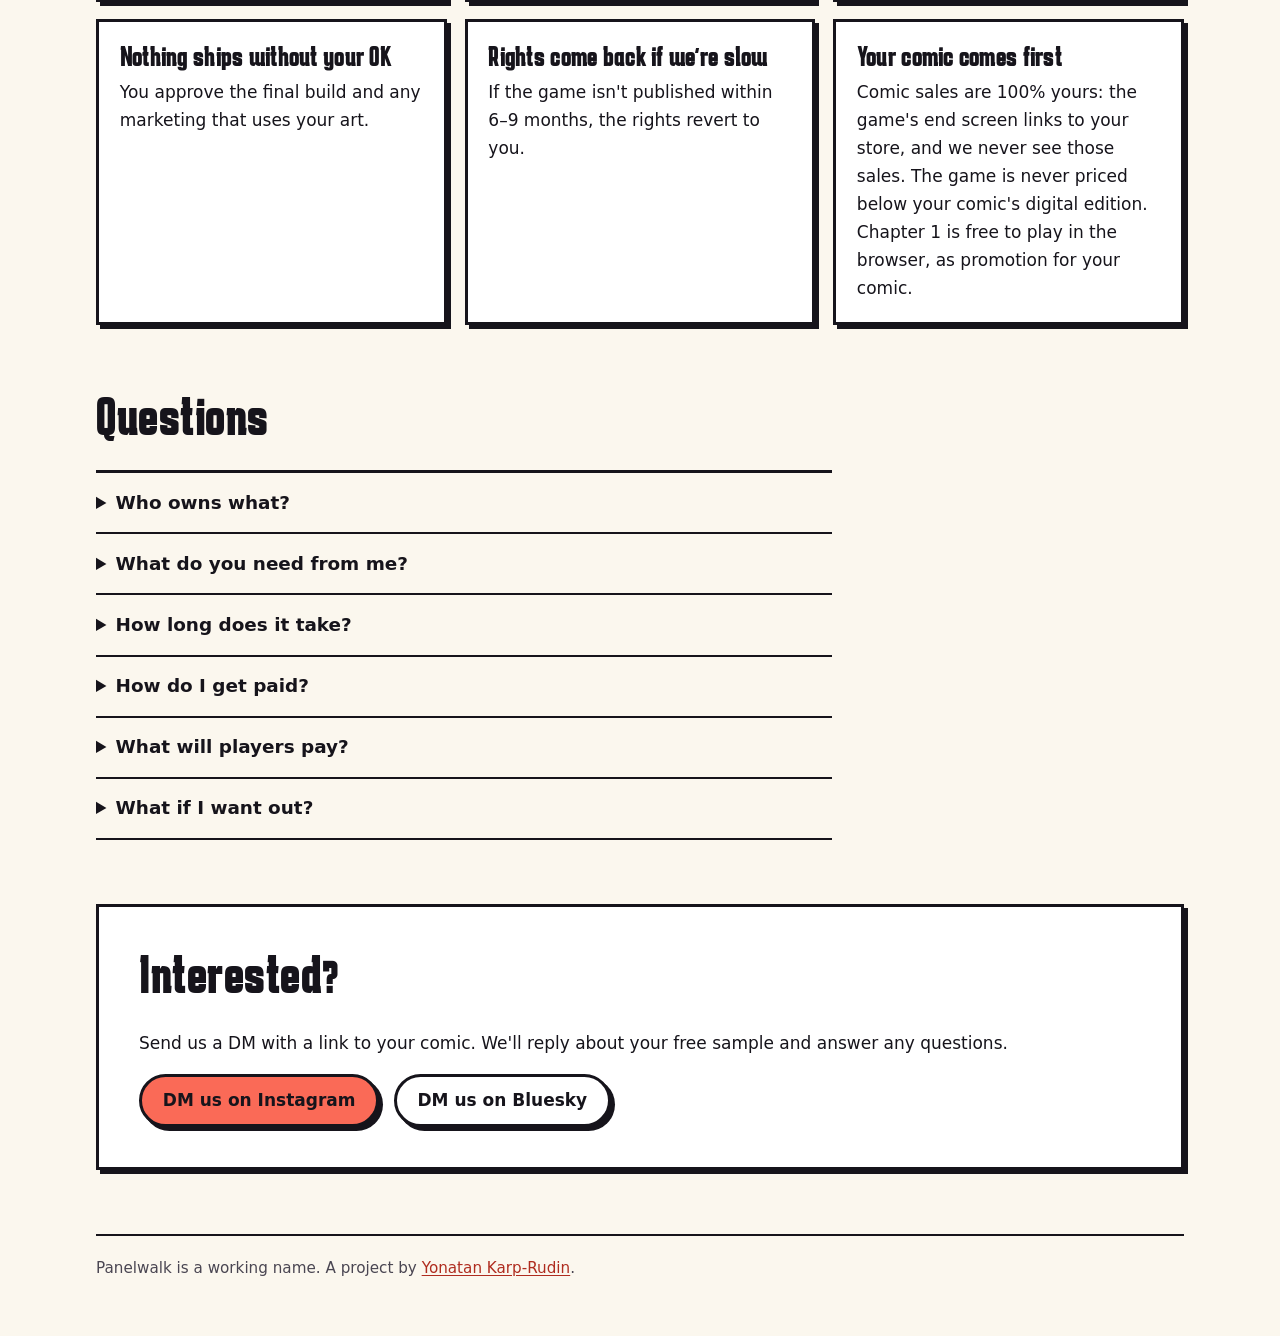
==== commit 3bebde52: "Game copy says it plays in the browser; JSON-LD credits Panelwalk as author and McCay's comic as the" ====
--- a/index.html
+++ b/index.html
@@ -35,7 +35,7 @@
   <meta property="og:locale:alternate" content="he_IL">
   <meta name="twitter:card" content="summary_large_image">
   <script type="application/ld+json">
-  {"@context":"https://schema.org","@graph":[{"@type":"Organization","@id":"https://panelwalk.github.io/#org","name":"Panelwalk","url":"https://panelwalk.github.io/","logo":"https://panelwalk.github.io/apple-touch-icon.png","sameAs":["https://www.instagram.com/panelwalkgames/","https://bsky.app/profile/panelwalkgames.bsky.social","https://www.tiktok.com/@panelwalkgames","https://panelwalk.itch.io/"]},{"@type":"VideoGame","name":"The Ice Cream Palace","url":"https://panelwalk.itch.io/ice-cream-palace","description":"A short, free point-and-click game made from Winsor McCay's Little Nemo in Slumberland Sunday pages (1907).","image":"https://panelwalk.github.io/og-image.jpg","genre":"Point-and-click adventure","gamePlatform":"Web browser","isAccessibleForFree":true,"offers":{"@type":"Offer","price":"0","priceCurrency":"USD"},"author":{"@type":"Person","name":"Winsor McCay"},"publisher":{"@id":"https://panelwalk.github.io/#org"}}]}
+  {"@context":"https://schema.org","@graph":[{"@type":"Organization","@id":"https://panelwalk.github.io/#org","name":"Panelwalk","url":"https://panelwalk.github.io/","logo":"https://panelwalk.github.io/apple-touch-icon.png","sameAs":["https://www.instagram.com/panelwalkgames/","https://bsky.app/profile/panelwalkgames.bsky.social","https://www.tiktok.com/@panelwalkgames","https://panelwalk.itch.io/"]},{"@type":"VideoGame","name":"The Ice Cream Palace","url":"https://panelwalk.itch.io/ice-cream-palace","description":"A short, free point-and-click game made from Winsor McCay's Little Nemo in Slumberland Sunday pages (1907).","image":"https://panelwalk.github.io/og-image.jpg","genre":"Point-and-click adventure","gamePlatform":"Web browser","isAccessibleForFree":true,"offers":{"@type":"Offer","price":"0","priceCurrency":"USD"},"author":{"@id":"https://panelwalk.github.io/#org"},"publisher":{"@id":"https://panelwalk.github.io/#org"},"isBasedOn":{"@type":"CreativeWork","name":"Little Nemo in Slumberland","datePublished":"1907","author":{"@type":"Person","name":"Winsor McCay"},"license":"https://creativecommons.org/publicdomain/mark/1.0/"}}]}
   </script>
   <link rel="preconnect" href="https://fonts.googleapis.com">
   <link rel="preconnect" href="https://fonts.gstatic.com" crossorigin>
@@ -69,7 +69,7 @@
     <section id="see" aria-labelledby="see-h">
       <h2 id="see-h">See it</h2>
       <p class="lead">Players click on the people and objects in your art, talk in your speech balloons and play through your story. Cutscenes run panel by panel. It works in the browser and on phones.</p>
-      <p>Here it is with a classic: <em>The Ice Cream Palace</em>, our free game made from Winsor McCay's <em>Little Nemo in Slumberland</em> Sunday pages of 1907. Every room and every cutscene is one of McCay's panels. It takes 5 to 10 minutes.</p>
+      <p>Here it is with a classic: <em>The Ice Cream Palace</em>, our free game made from Winsor McCay's <em>Little Nemo in Slumberland</em> Sunday pages of 1907. Every room and every cutscene is one of McCay's panels. It takes 5 to 10 minutes to play in your browser.</p>
 
       <div class="shots">
         <figure class="wide"><img src="img/ice-cream-palace-5-palace.webp" width="1200" height="675" alt="Game screen: McCay's panel of Jack Frost's palace as a room. Nemo, the Princess and Flip arrive on a sledge, and the Princess says: Yes. And it's built of pure ice cream, too!"><figcaption>Jack Frost's palace: one panel, one playable room</figcaption></figure>
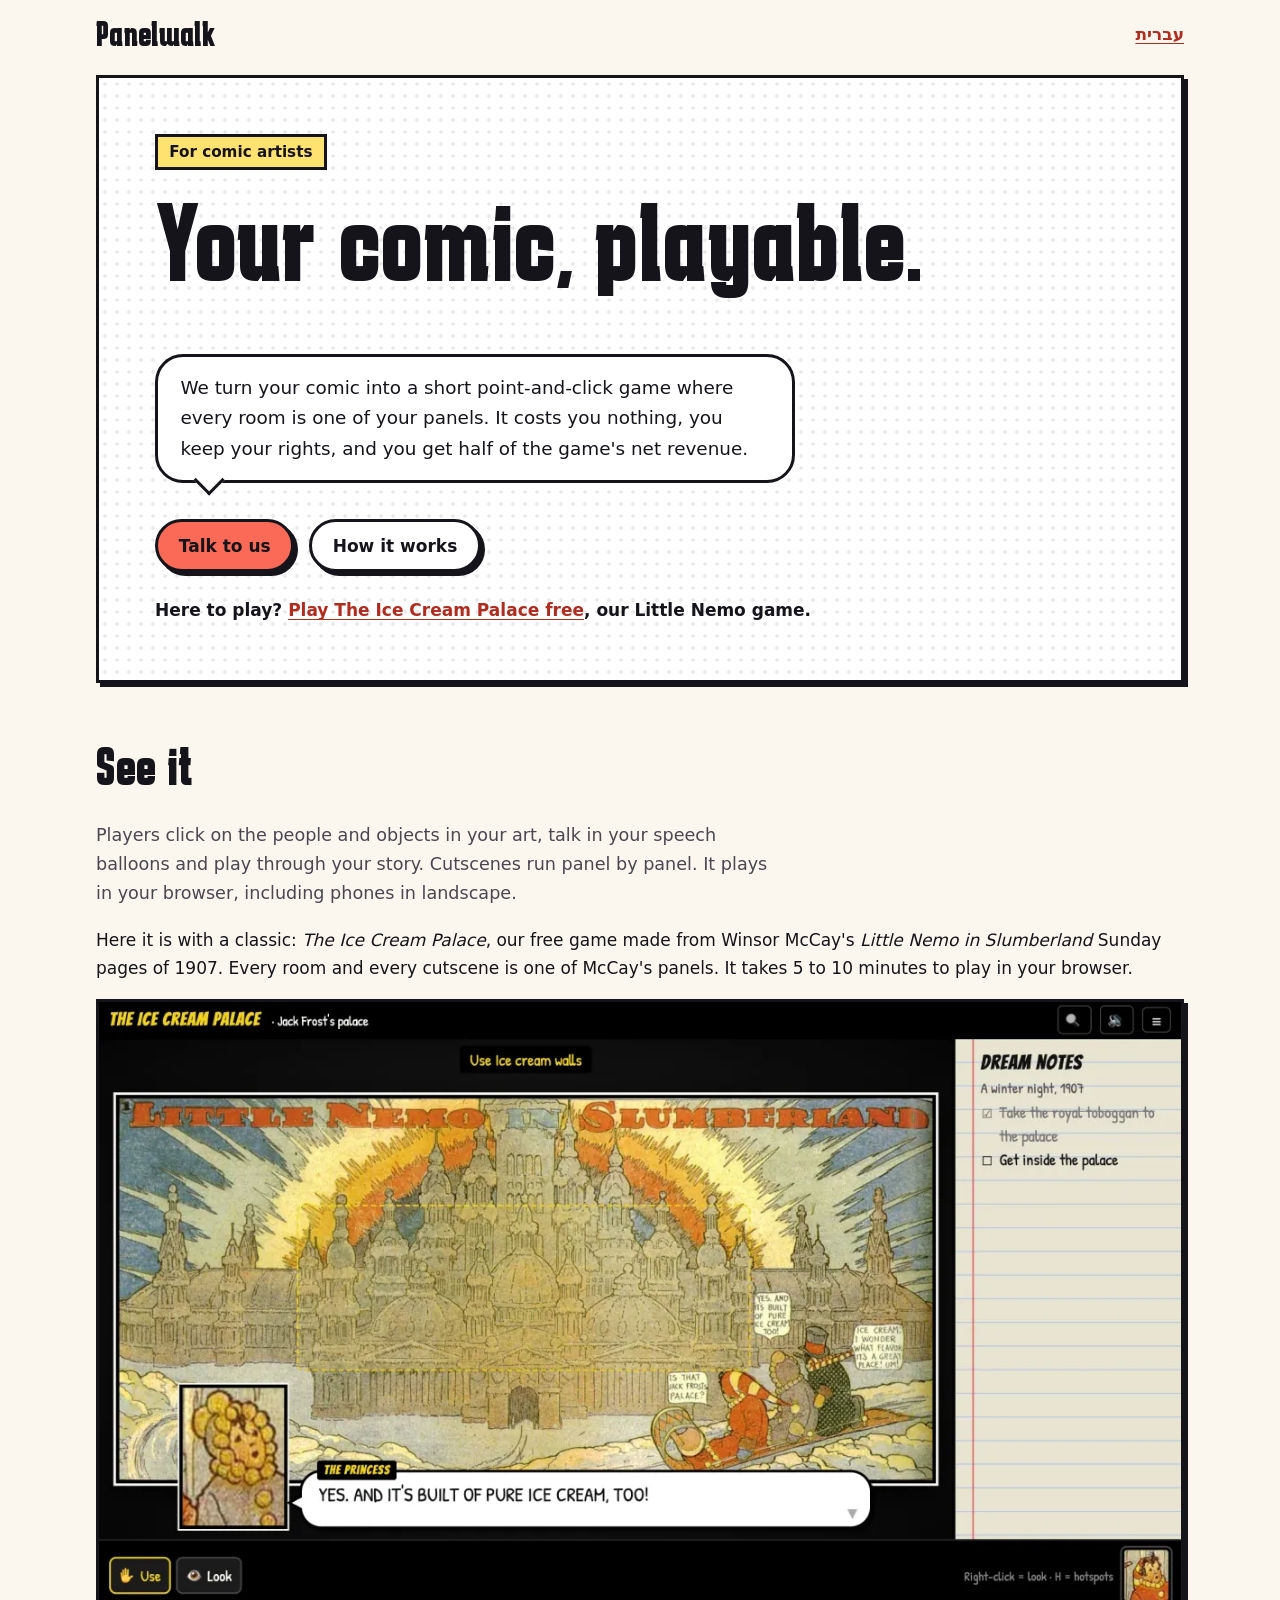
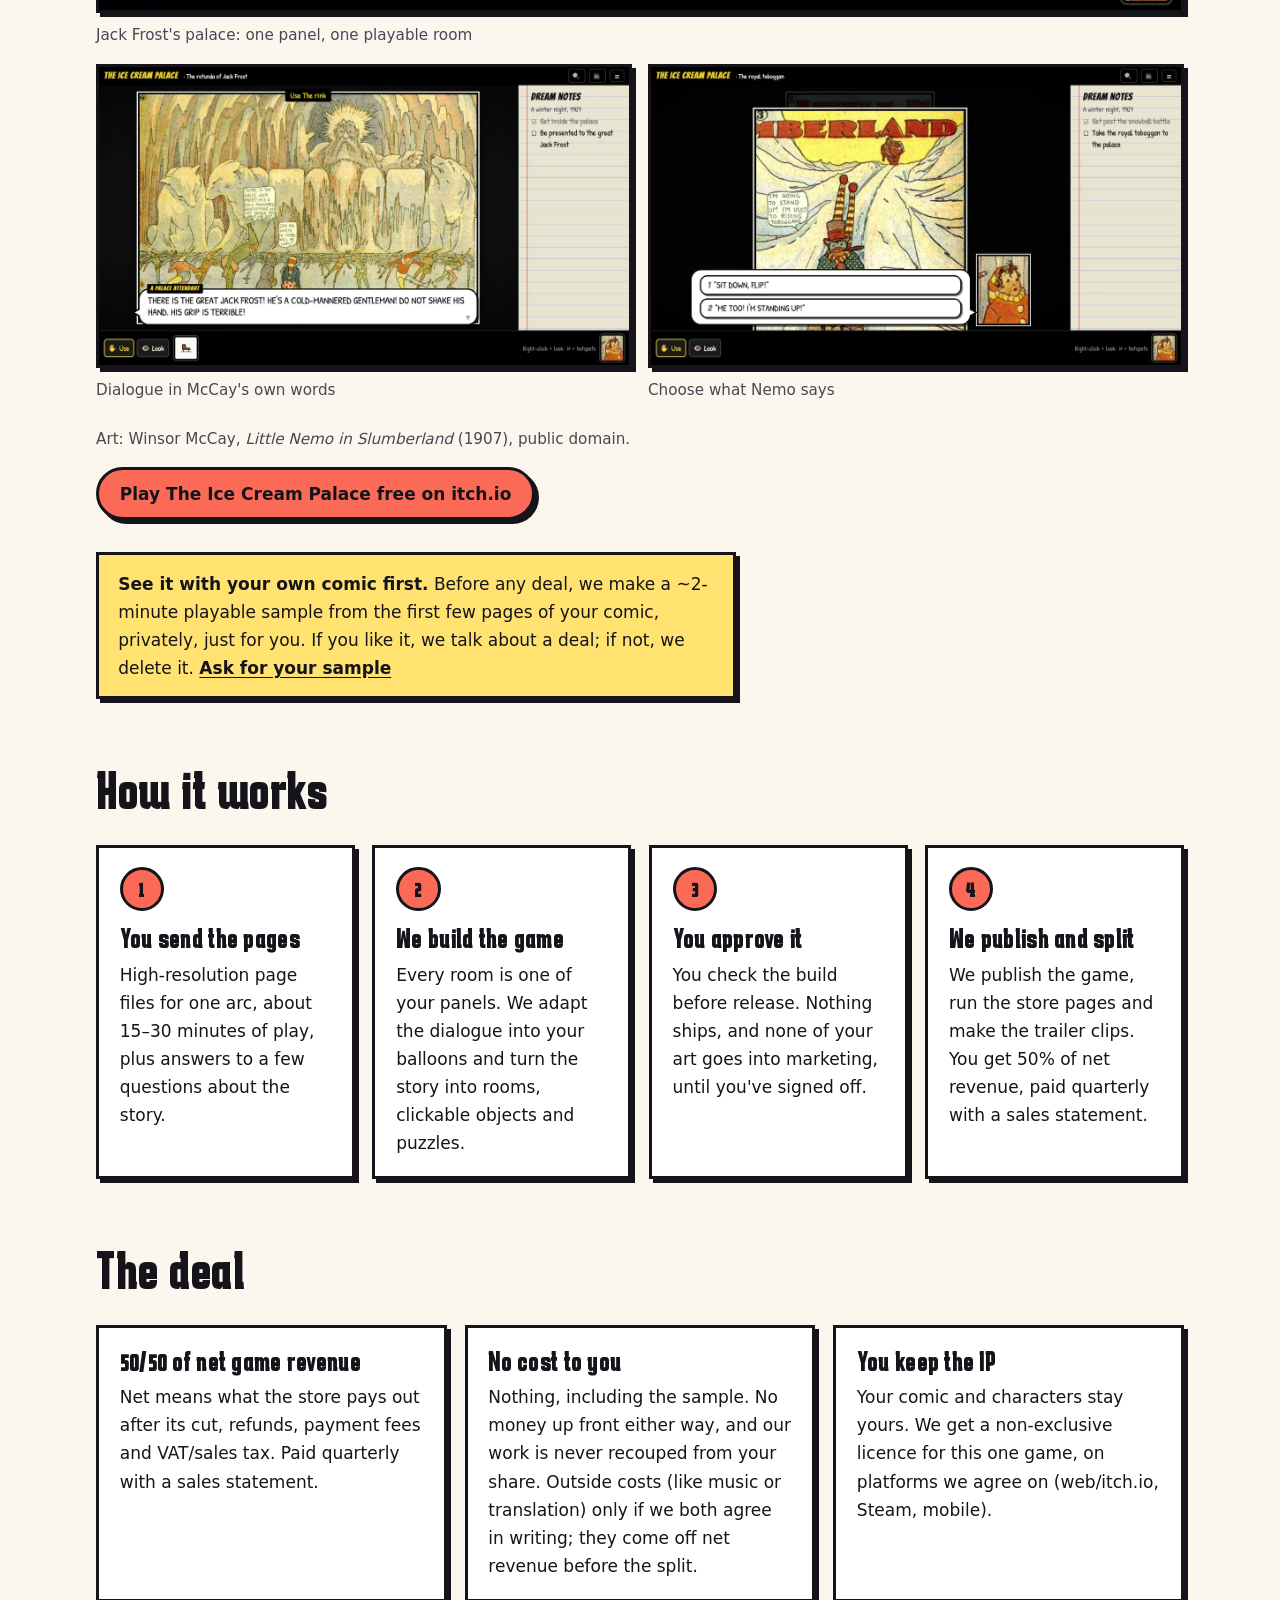
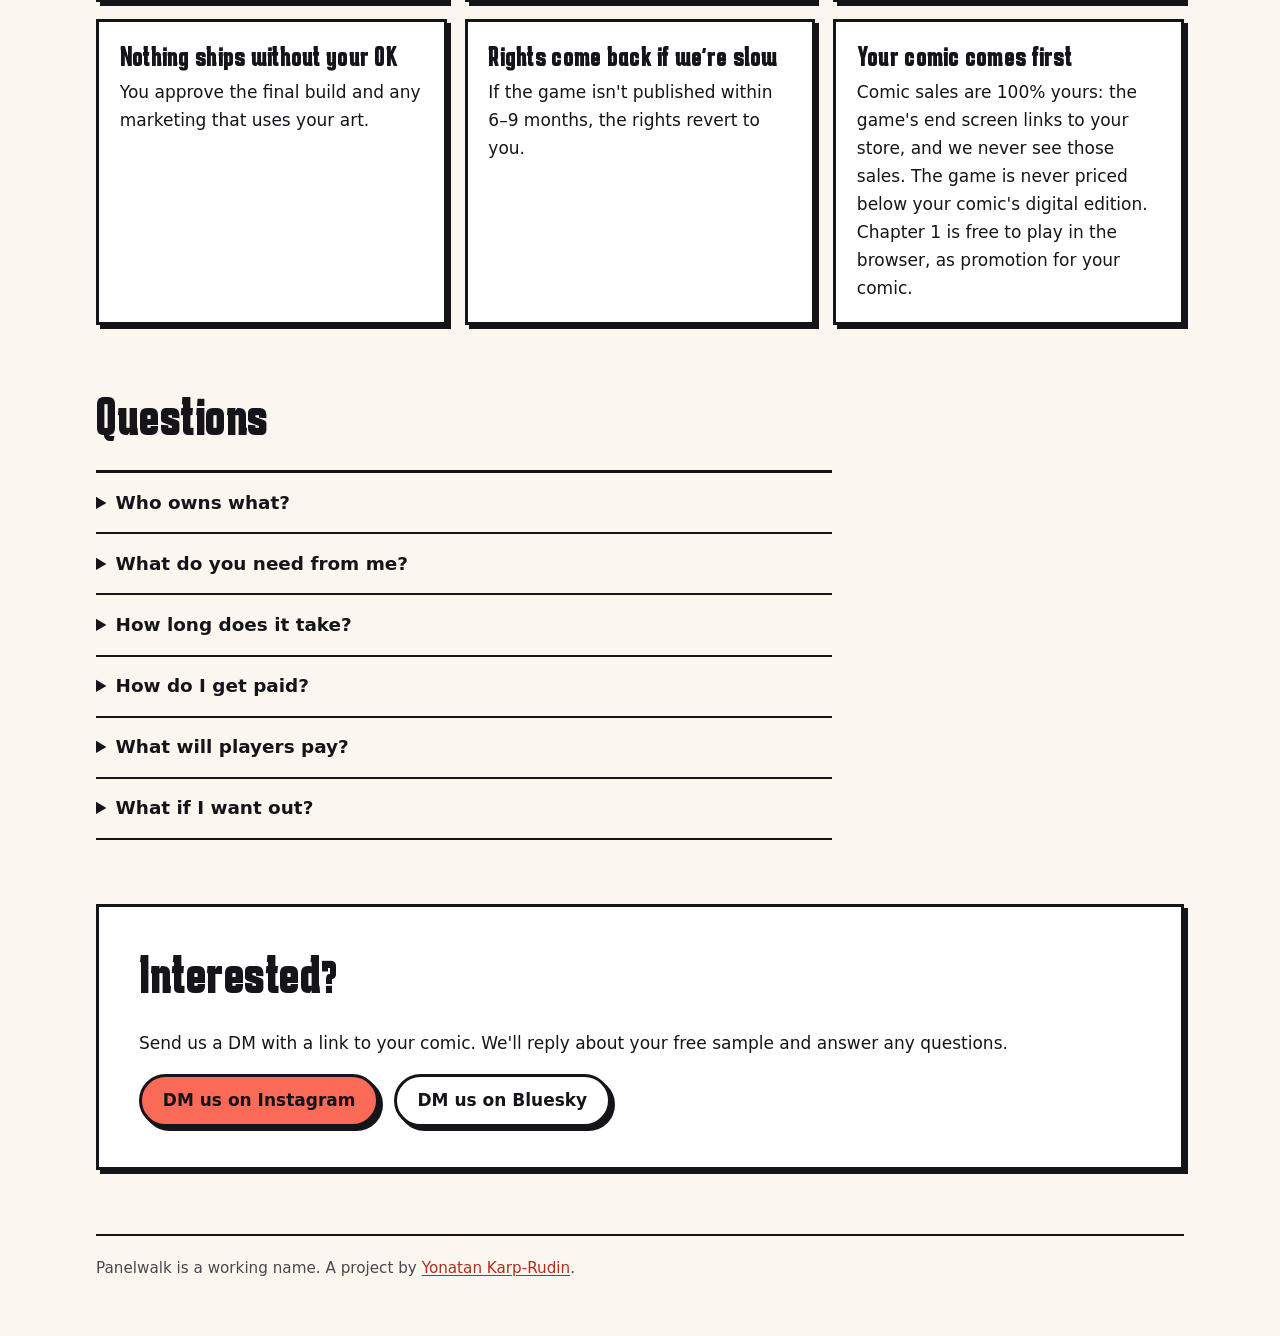
==== commit 6ea36a73: "Self-host the Karantina font (OFL) so no request goes to Google; focus outline meets 3:1 contrast; p" ====
--- a/index.html
+++ b/index.html
@@ -1,7 +1,7 @@
 <!doctype html>
 <!--
   Artist pitch page (English). Hebrew twin: he/index.html. Shared styles: style.css.
-  Plain static files, no build step, no analytics or third-party scripts (one Google Font).
+  Plain static files, no build step, no analytics, cookies or third-party requests (the font is self-hosted in fonts/).
 
   BRAND: "Panelwalk" is a working name and appears only as that exact word.
   To rename: find-replace "Panelwalk" in index.html and he/index.html.
@@ -37,11 +37,6 @@
   <script type="application/ld+json">
   {"@context":"https://schema.org","@graph":[{"@type":"Organization","@id":"https://panelwalk.github.io/#org","name":"Panelwalk","url":"https://panelwalk.github.io/","logo":"https://panelwalk.github.io/apple-touch-icon.png","sameAs":["https://www.instagram.com/panelwalkgames/","https://bsky.app/profile/panelwalkgames.bsky.social","https://www.tiktok.com/@panelwalkgames","https://panelwalk.itch.io/"]},{"@type":"VideoGame","name":"The Ice Cream Palace","url":"https://panelwalk.itch.io/ice-cream-palace","description":"A short, free point-and-click game made from Winsor McCay's Little Nemo in Slumberland Sunday pages (1907).","image":"https://panelwalk.github.io/og-image.jpg","genre":"Point-and-click adventure","gamePlatform":"Web browser","isAccessibleForFree":true,"offers":{"@type":"Offer","price":"0","priceCurrency":"USD"},"author":{"@id":"https://panelwalk.github.io/#org"},"publisher":{"@id":"https://panelwalk.github.io/#org"},"isBasedOn":{"@type":"CreativeWork","name":"Little Nemo in Slumberland","datePublished":"1907","author":{"@type":"Person","name":"Winsor McCay"},"license":"https://creativecommons.org/publicdomain/mark/1.0/"}}]}
   </script>
-  <link rel="preconnect" href="https://fonts.googleapis.com">
-  <link rel="preconnect" href="https://fonts.gstatic.com" crossorigin>
-  <!-- Font CSS loads without blocking first paint; headings use the fallback font until it arrives. -->
-  <link rel="stylesheet" href="https://fonts.googleapis.com/css2?family=Karantina:wght@700&display=swap" media="print" onload="this.media='all'">
-  <noscript><link rel="stylesheet" href="https://fonts.googleapis.com/css2?family=Karantina:wght@700&display=swap"></noscript>
   <link rel="stylesheet" href="style.css">
 </head>
 <body>
@@ -68,7 +63,7 @@
 
     <section id="see" aria-labelledby="see-h">
       <h2 id="see-h">See it</h2>
-      <p class="lead">Players click on the people and objects in your art, talk in your speech balloons and play through your story. Cutscenes run panel by panel. It works in the browser and on phones.</p>
+      <p class="lead">Players click on the people and objects in your art, talk in your speech balloons and play through your story. Cutscenes run panel by panel. It plays in your browser, including phones in landscape.</p>
       <p>Here it is with a classic: <em>The Ice Cream Palace</em>, our free game made from Winsor McCay's <em>Little Nemo in Slumberland</em> Sunday pages of 1907. Every room and every cutscene is one of McCay's panels. It takes 5 to 10 minutes to play in your browser.</p>
 
       <div class="shots">
--- a/style.css
+++ b/style.css
@@ -1,6 +1,30 @@
 /* Artist pitch page, shared by index.html (English) and he/index.html (Hebrew, RTL).
    Standalone on purpose: the site's Hugo head loads analytics, and this page must have none.
    Logical properties (inline/block) keep the layout mirrored correctly in RTL. */
+
+/* Karantina 700, self-hosted so visitors' browsers never contact Google (OFL, see fonts/OFL.txt).
+   Files and unicode-ranges from the Google Fonts css2 API, v13. */
+@font-face {
+  font-family: "Karantina";
+  font-weight: 700;
+  font-display: swap;
+  src: url(fonts/karantina-700-hebrew.woff2) format("woff2");
+  unicode-range: U+0307-0308, U+0590-05FF, U+200C-2010, U+20AA, U+25CC, U+FB1D-FB4F;
+}
+@font-face {
+  font-family: "Karantina";
+  font-weight: 700;
+  font-display: swap;
+  src: url(fonts/karantina-700-latin-ext.woff2) format("woff2");
+  unicode-range: U+0100-02BA, U+02BD-02C5, U+02C7-02CC, U+02CE-02D7, U+02DD-02FF, U+0304, U+0308, U+0329, U+1D00-1DBF, U+1E00-1E9F, U+1EF2-1EFF, U+2020, U+20A0-20AB, U+20AD-20C4, U+2113, U+2C60-2C7F, U+A720-A7FF;
+}
+@font-face {
+  font-family: "Karantina";
+  font-weight: 700;
+  font-display: swap;
+  src: url(fonts/karantina-700-latin.woff2) format("woff2");
+  unicode-range: U+0000-00FF, U+0131, U+0152-0153, U+02BB-02BC, U+02C6, U+02DA, U+02DC, U+0304, U+0308, U+0329, U+2000-206F, U+20AC, U+2122, U+2191, U+2193, U+2212, U+2215, U+FEFF, U+FFFD;
+}
 
 :root {
   --paper: #fbf7ee;
@@ -41,7 +65,7 @@
 
 a { color: var(--link); text-underline-offset: 0.15em; }
 a:focus-visible, summary:focus-visible {
-  outline: 3px solid var(--accent);
+  outline: 3px solid var(--link);        /* --accent is under 3:1 on light paper */
   outline-offset: 3px;
   border-radius: 4px;
 }
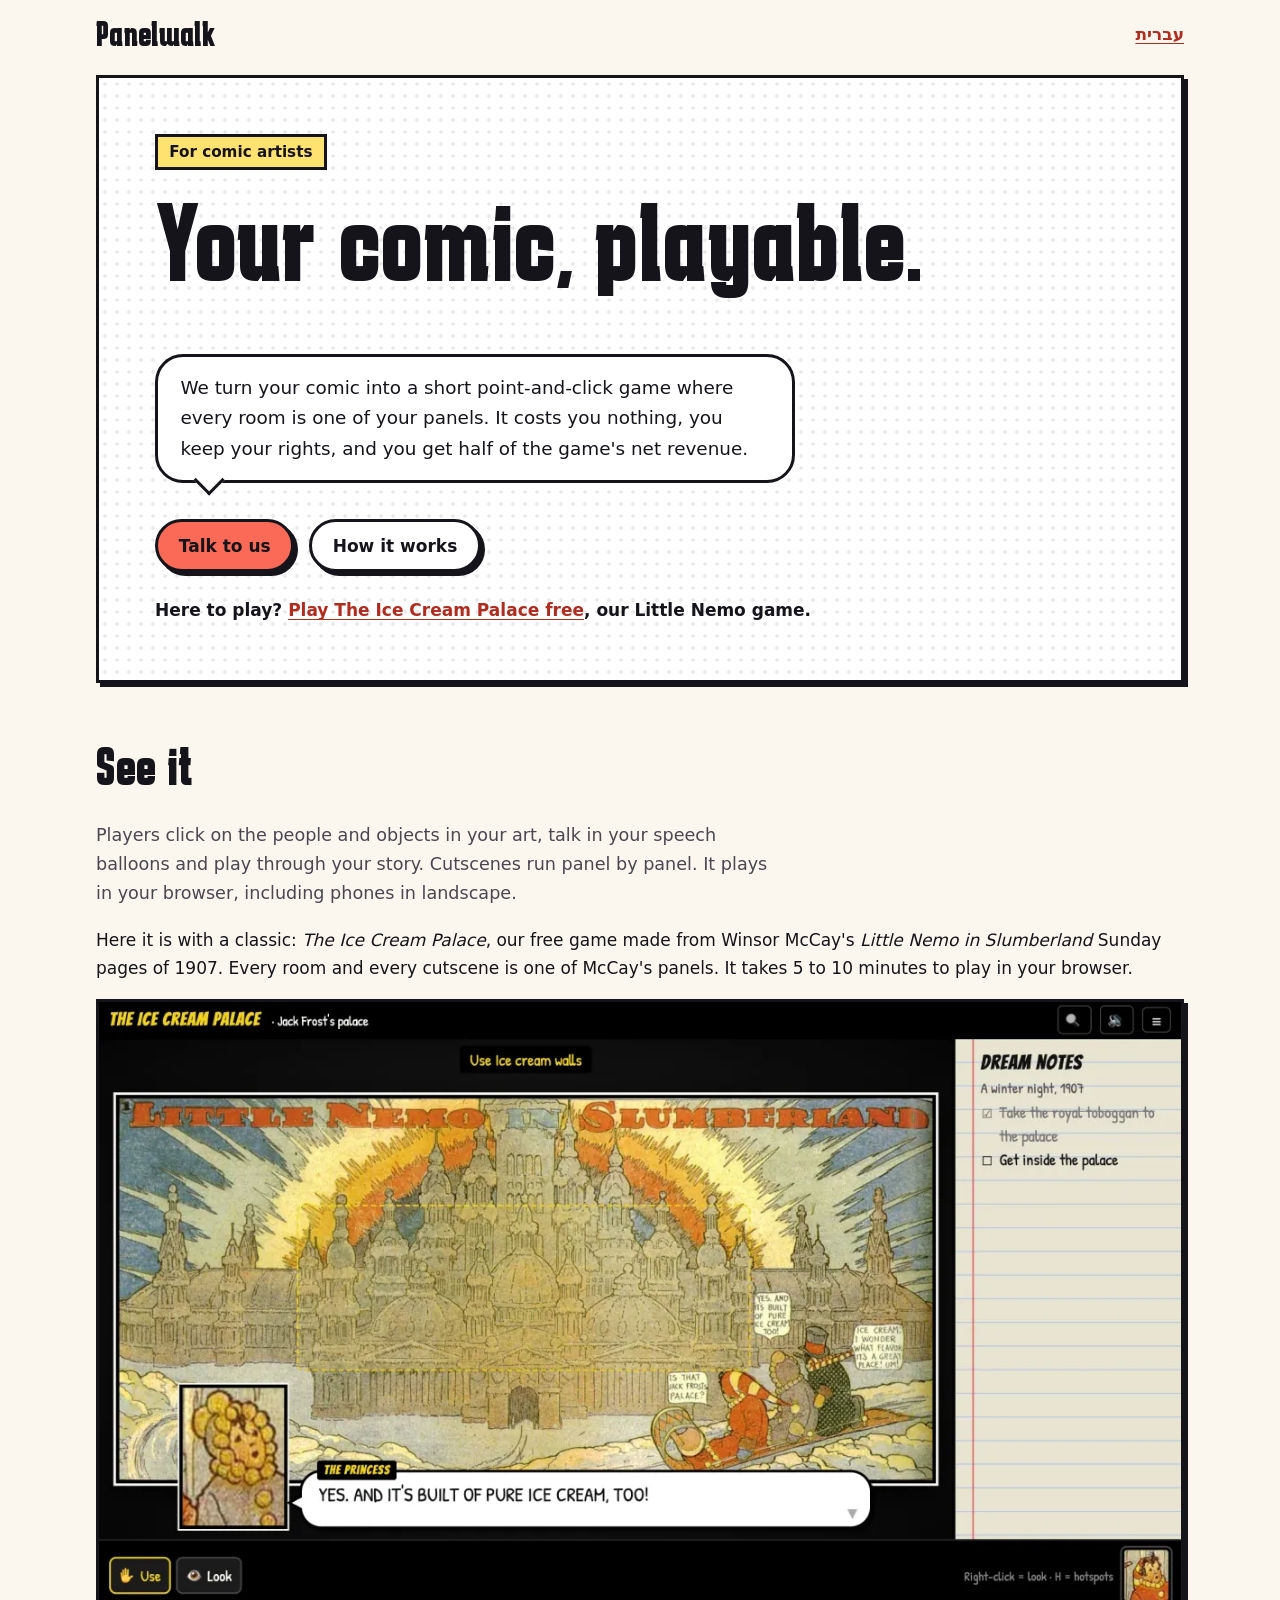
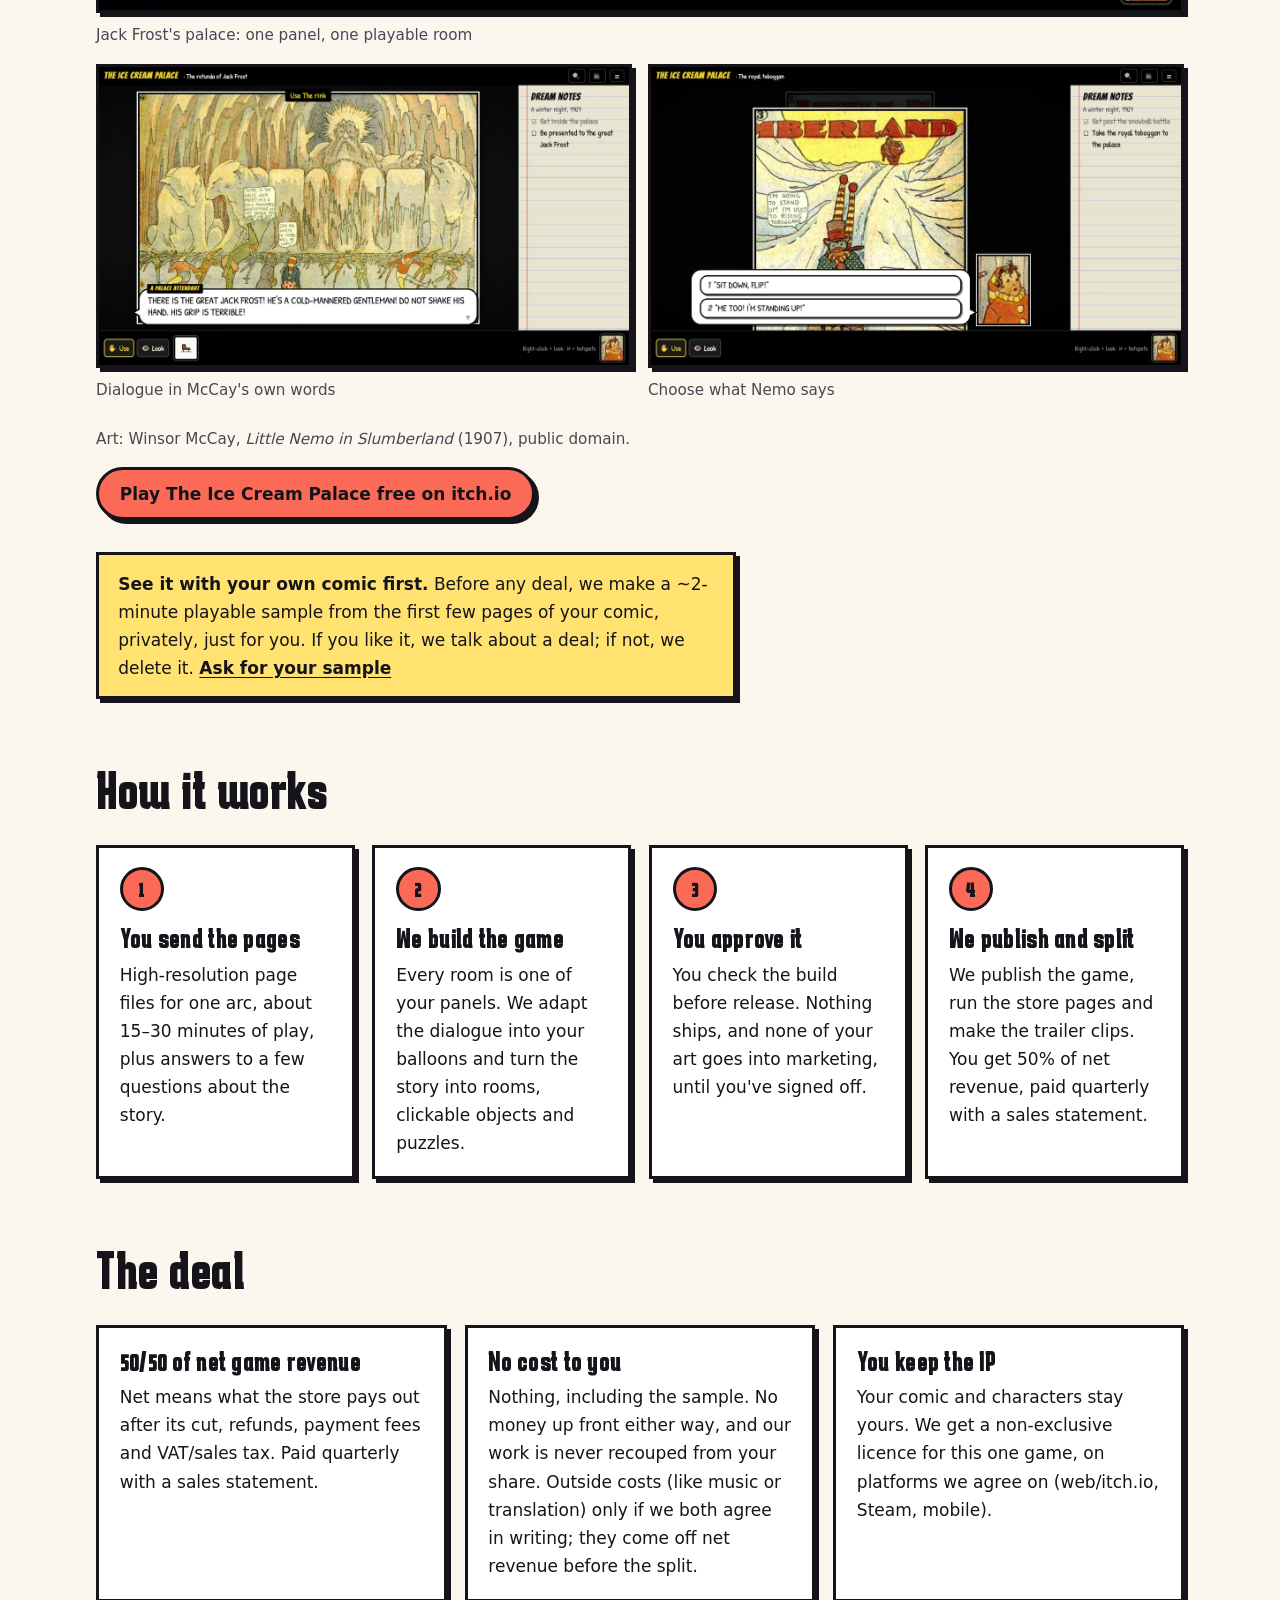
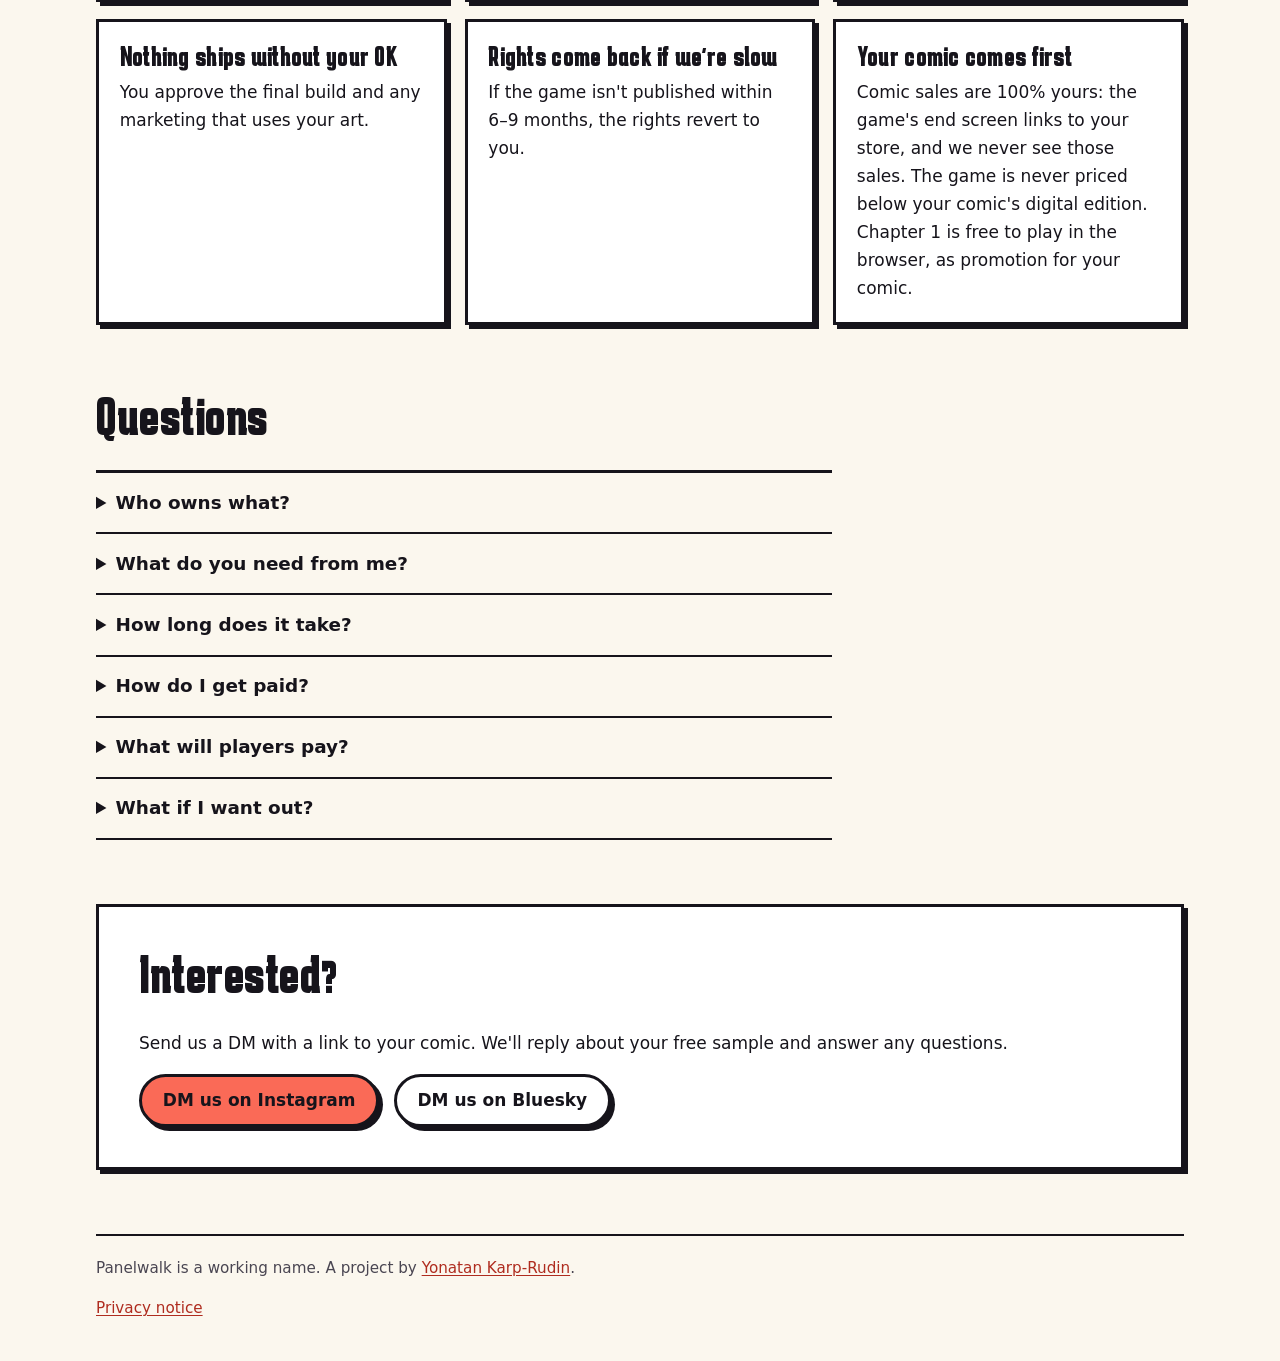
==== commit 293eeed4: "Privacy notice in English and Hebrew: no cookies, analytics or forms, GitHub Pages IP logs, DM conta" ====
--- a/index.html
+++ b/index.html
@@ -175,6 +175,7 @@
 
   <footer class="shell">
     <p>Panelwalk is a working name. A project by <a href="https://yonatankarp.github.io/">Yonatan Karp-Rudin</a>.</p>
+    <nav aria-label="Site information"><a href="privacy/">Privacy notice</a></nav>
   </footer>
 </body>
 </html>
--- a/style.css
+++ b/style.css
@@ -267,3 +267,12 @@
   color: var(--muted);
   font-size: 0.95rem;
 }
+
+/* Text pages (privacy notice, accessibility statement) */
+.doc { max-width: 46rem; margin-block: 1rem 4rem; }
+.doc h1 { font-size: clamp(2.8rem, 9vw, 4rem); }
+.doc h2 { font-size: 2rem; margin-block-start: 1.6em; }
+.doc ul { padding-inline-start: 1.3rem; margin: 0 0 1em; }
+.doc li { margin-block-end: 0.4em; }
+.updated { color: var(--muted); }
+footer nav a { margin-inline-end: 1rem; }
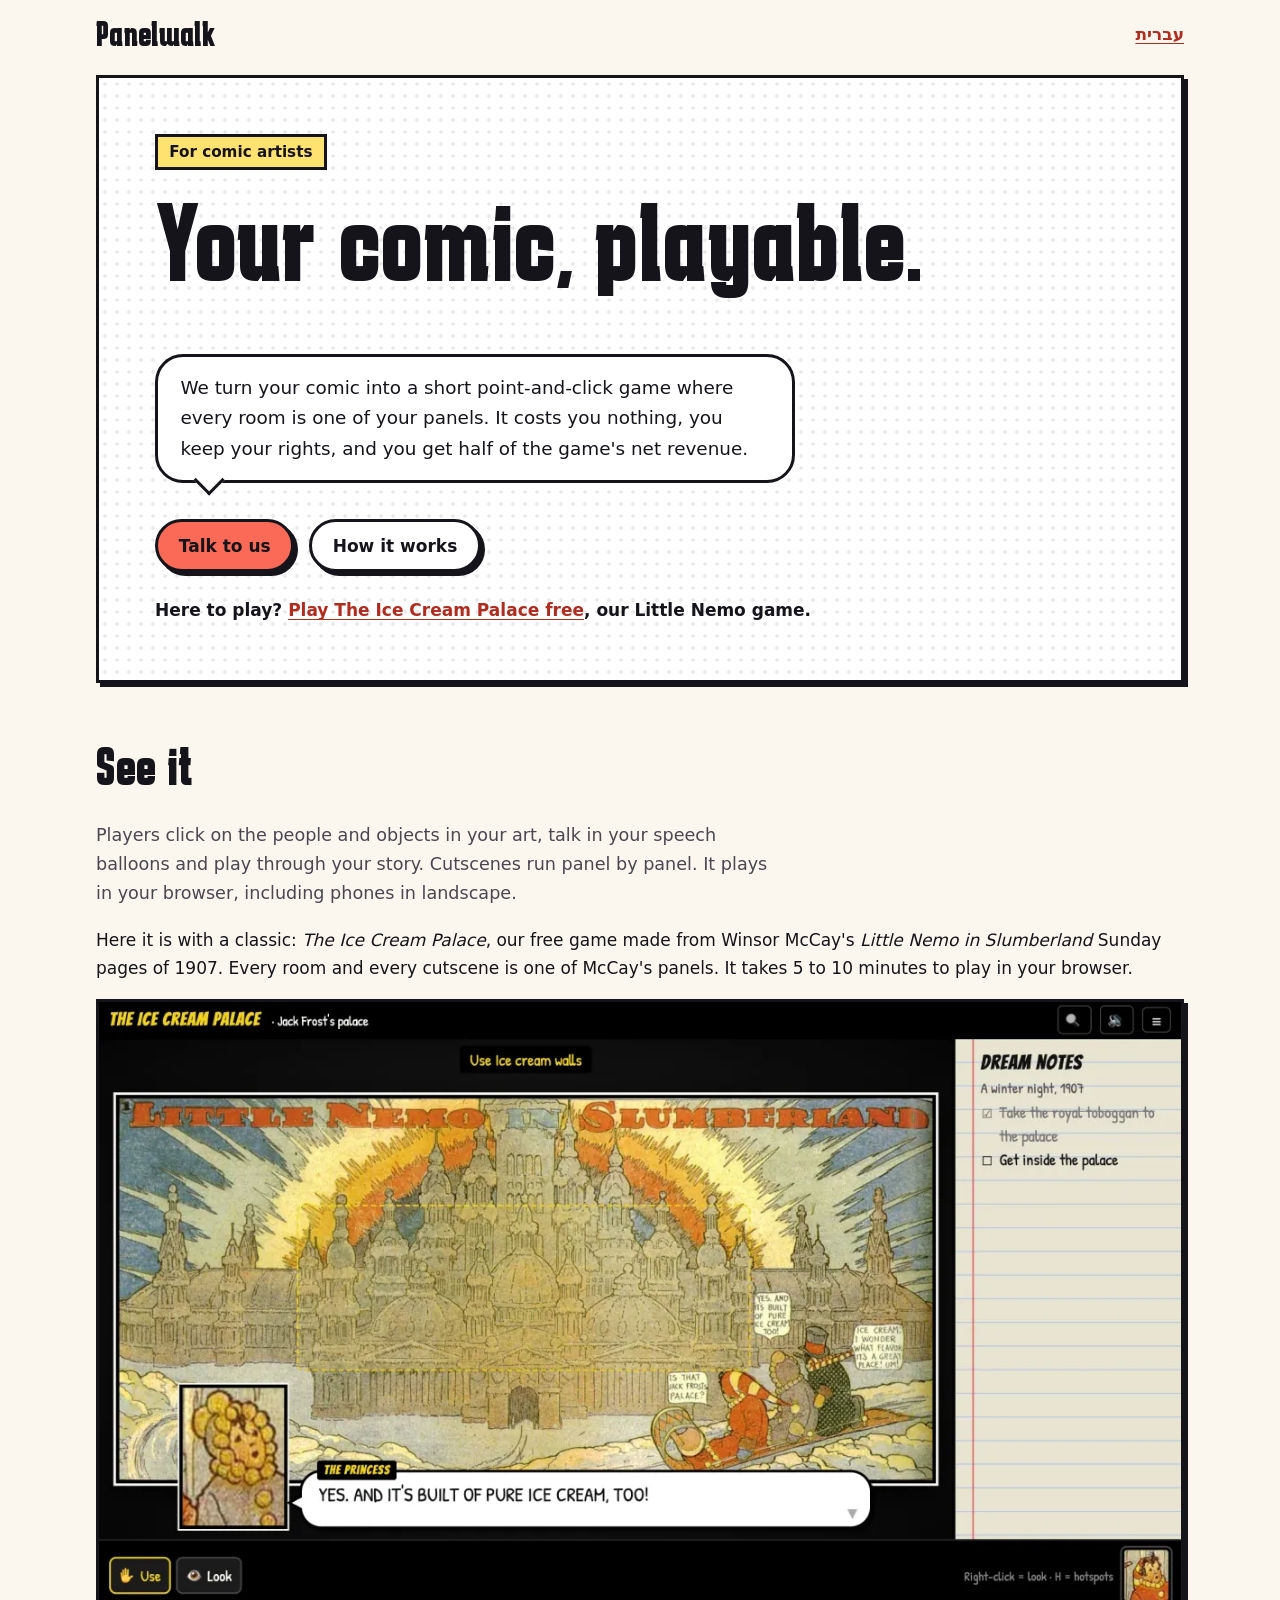
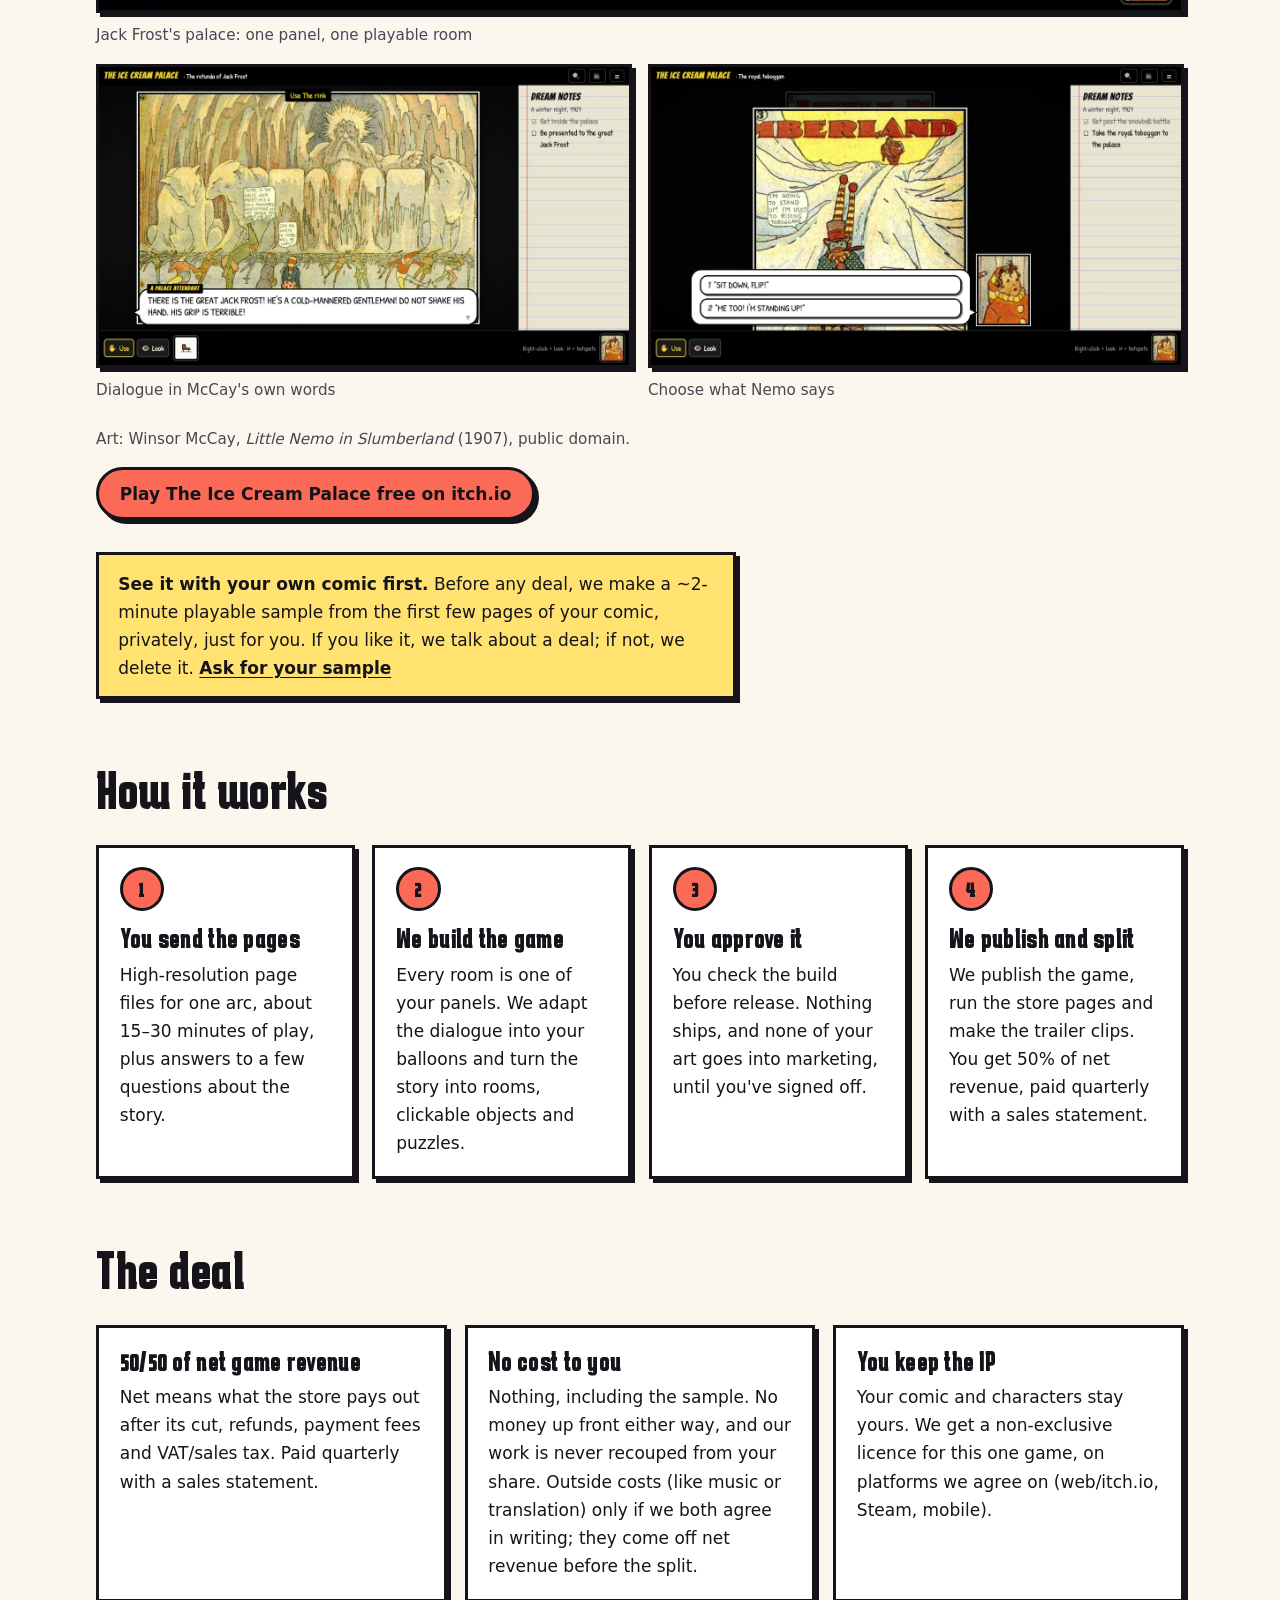
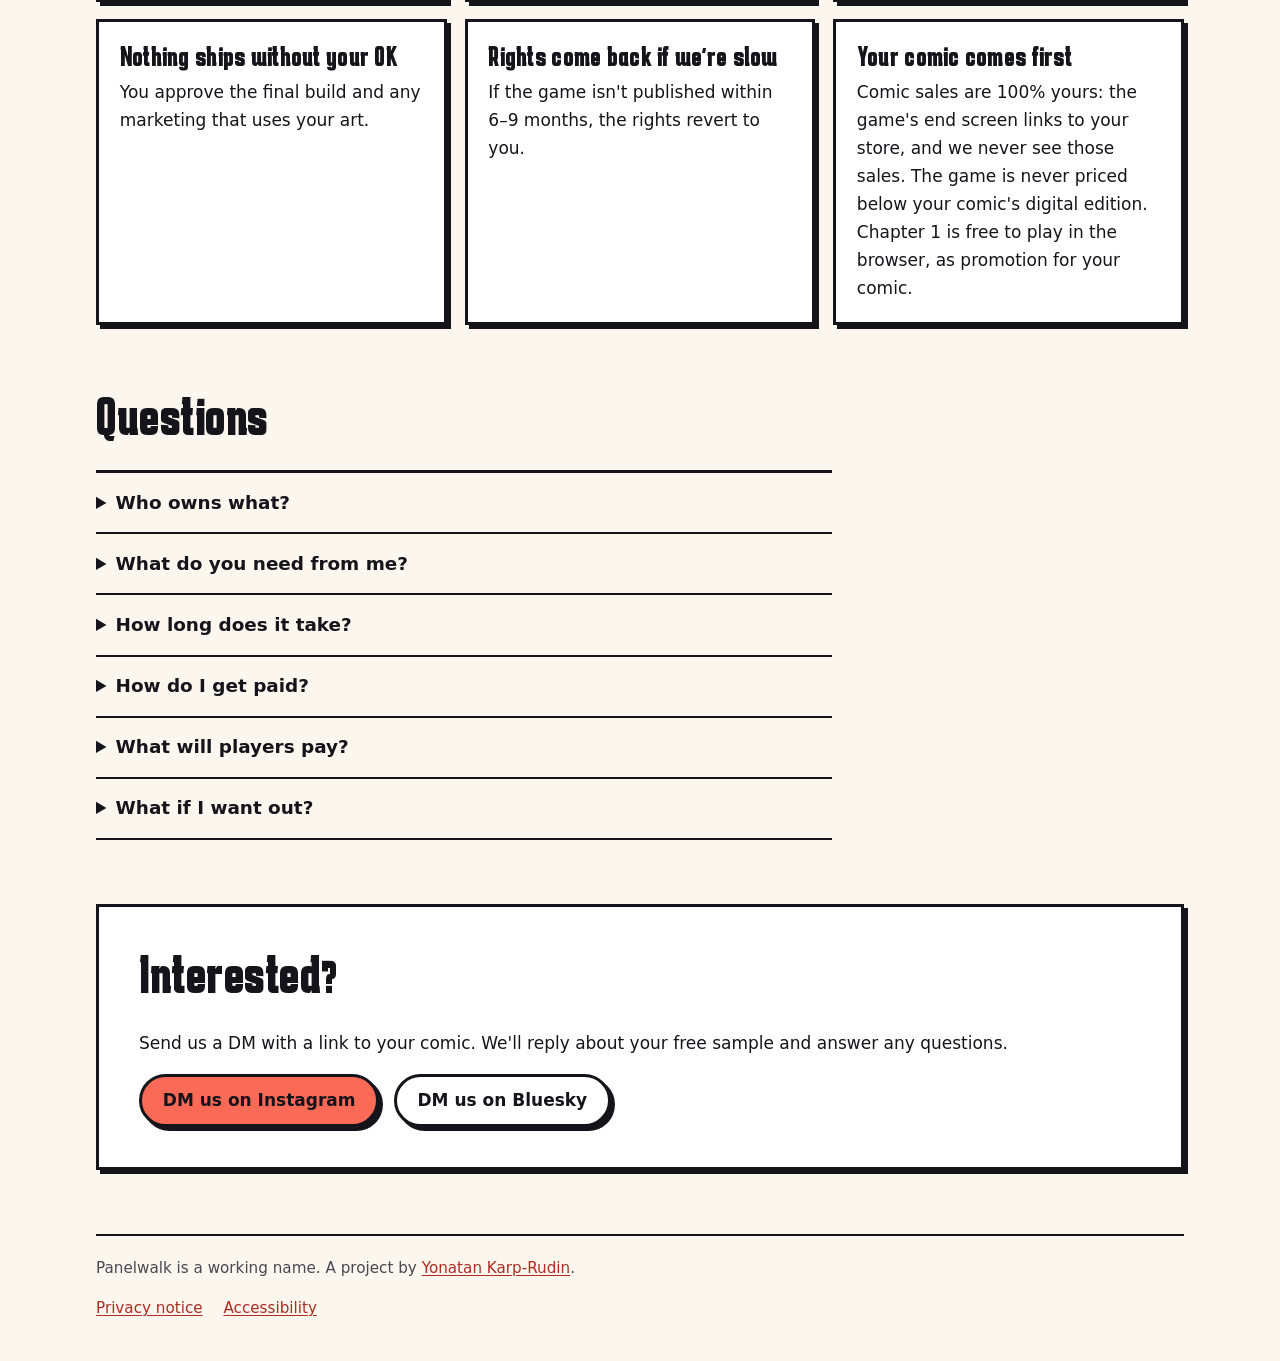
==== commit fcb21336: "Draft accessibility statement in English and Hebrew (IS 5568 / WCAG 2.1 AA, what was tested, known l" ====
--- a/index.html
+++ b/index.html
@@ -175,7 +175,7 @@
 
   <footer class="shell">
     <p>Panelwalk is a working name. A project by <a href="https://yonatankarp.github.io/">Yonatan Karp-Rudin</a>.</p>
-    <nav aria-label="Site information"><a href="privacy/">Privacy notice</a></nav>
+    <nav aria-label="Site information"><a href="privacy/">Privacy notice</a> <a href="accessibility/">Accessibility</a></nav>
   </footer>
 </body>
 </html>
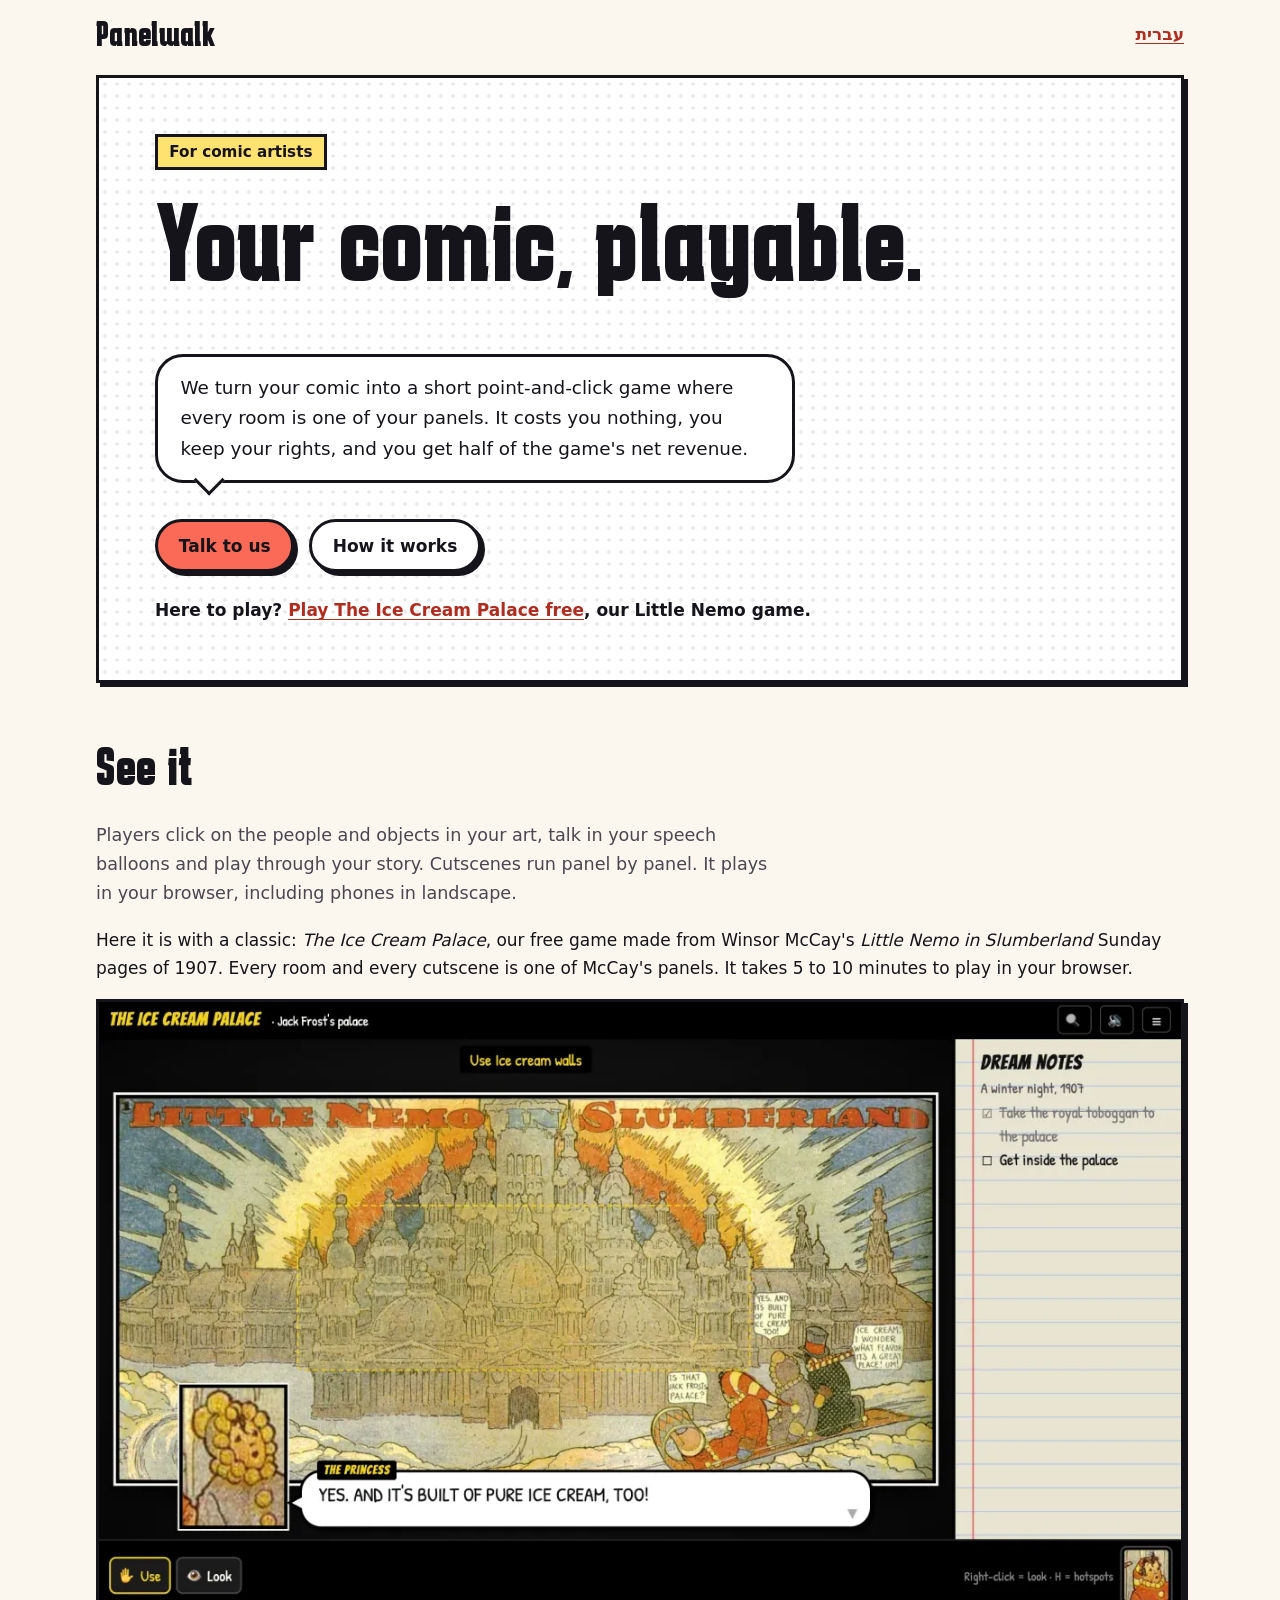
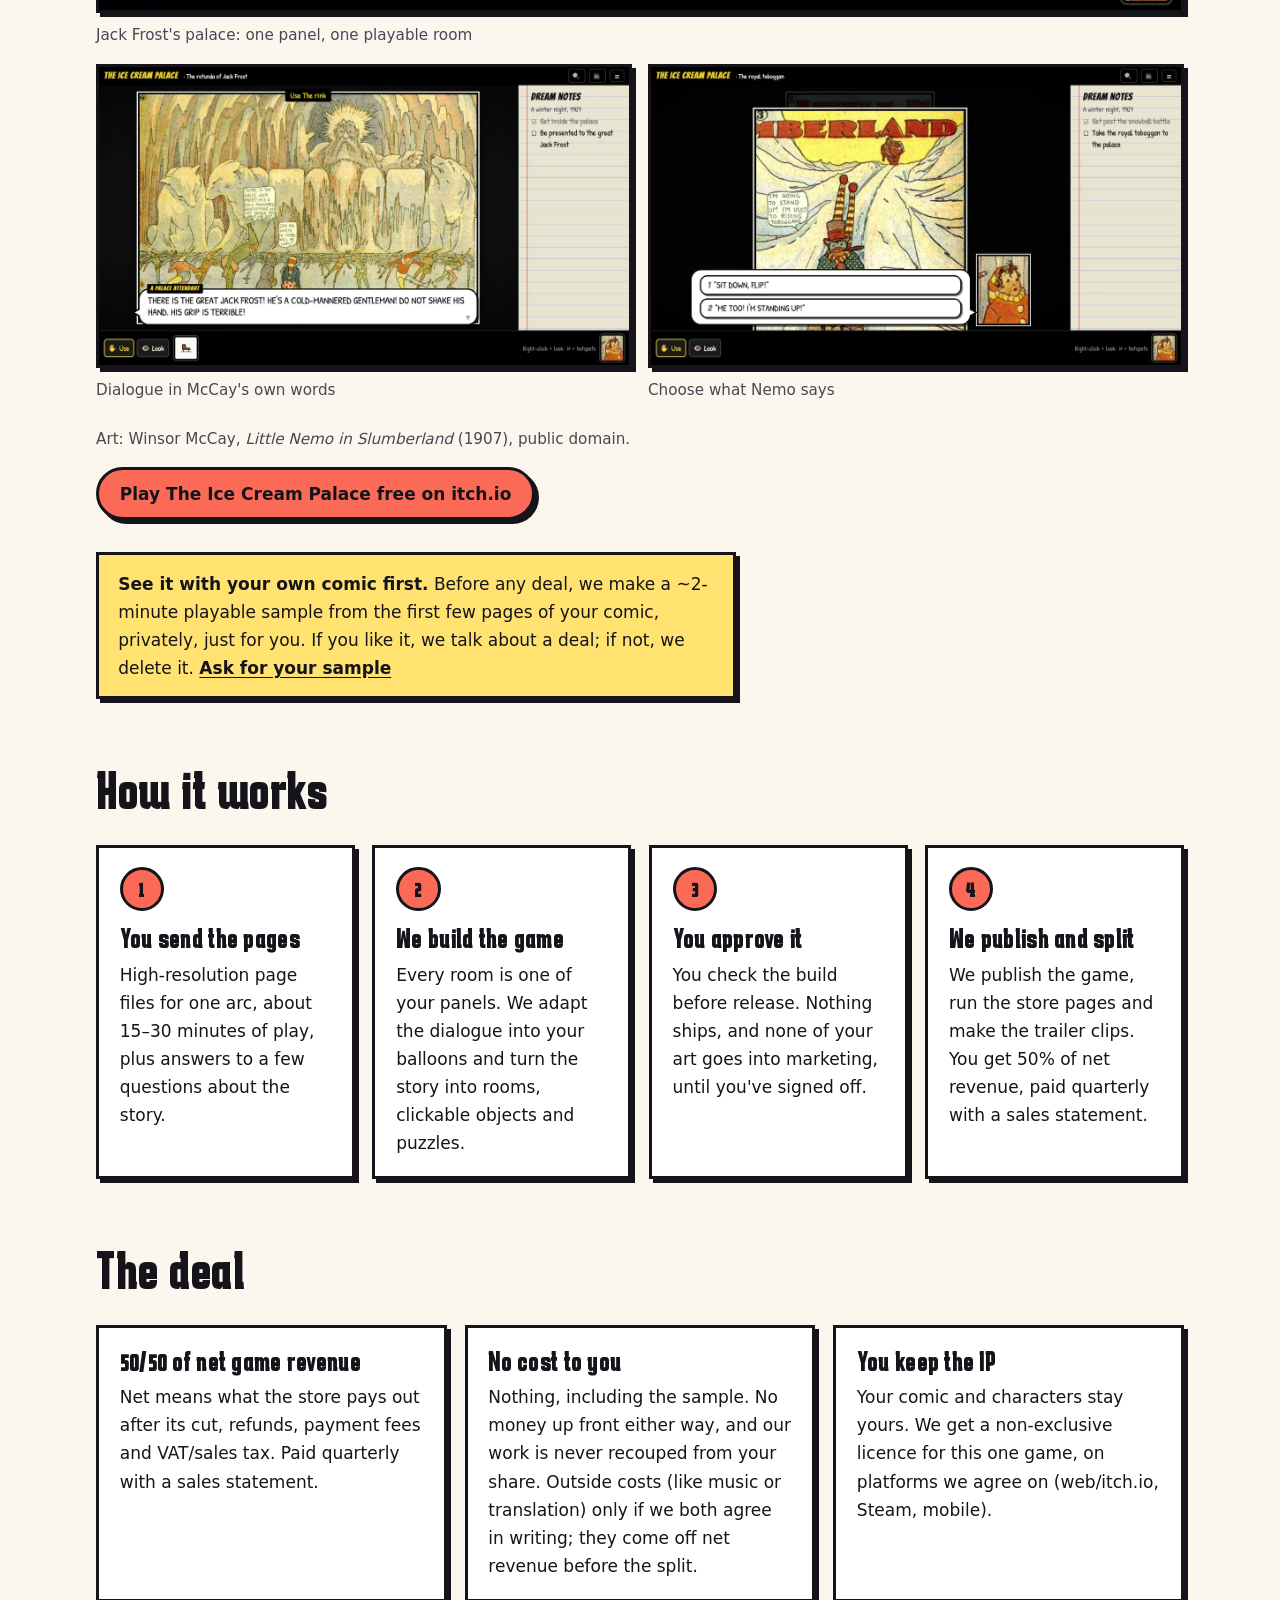
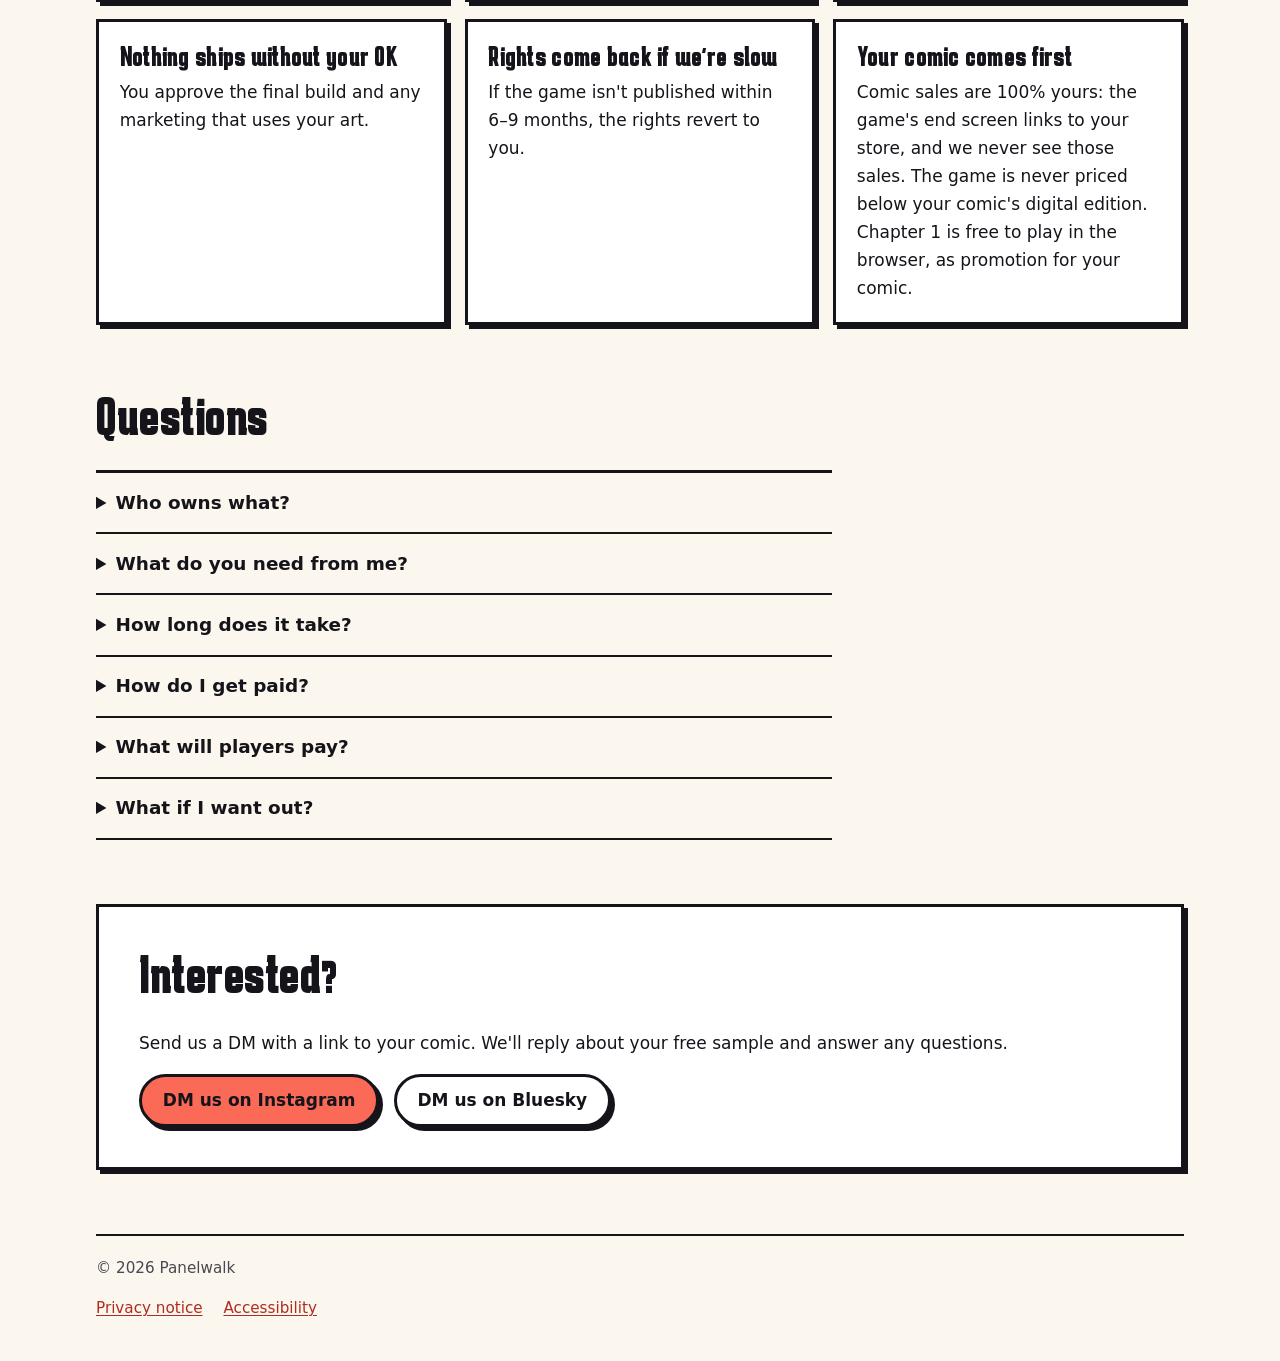
==== commit 041abaa0: "Footer shows © 2026 Panelwalk on every page instead of the founder's name and site link; privacy not" ====
--- a/index.html
+++ b/index.html
@@ -174,7 +174,7 @@
   </main>
 
   <footer class="shell">
-    <p>Panelwalk is a working name. A project by <a href="https://yonatankarp.github.io/">Yonatan Karp-Rudin</a>.</p>
+    <p>© 2026 Panelwalk</p>
     <nav aria-label="Site information"><a href="privacy/">Privacy notice</a> <a href="accessibility/">Accessibility</a></nav>
   </footer>
 </body>
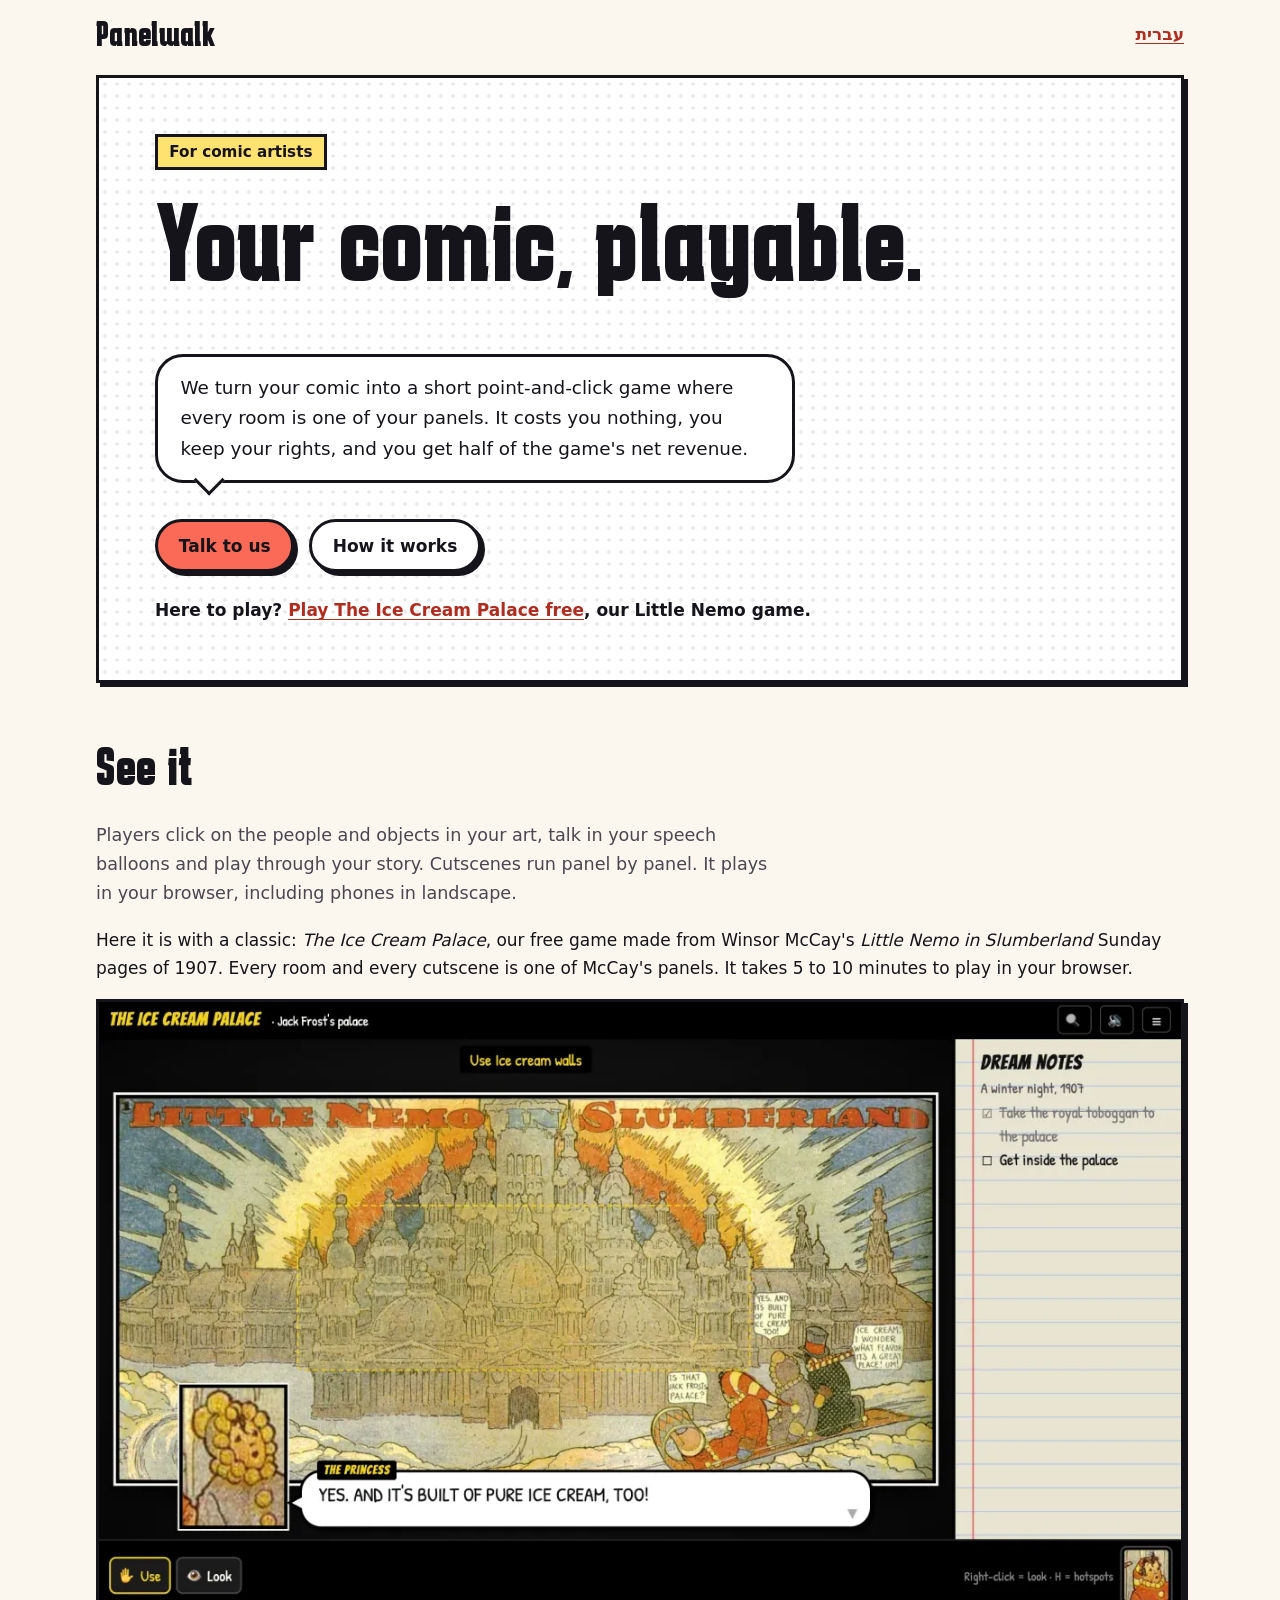
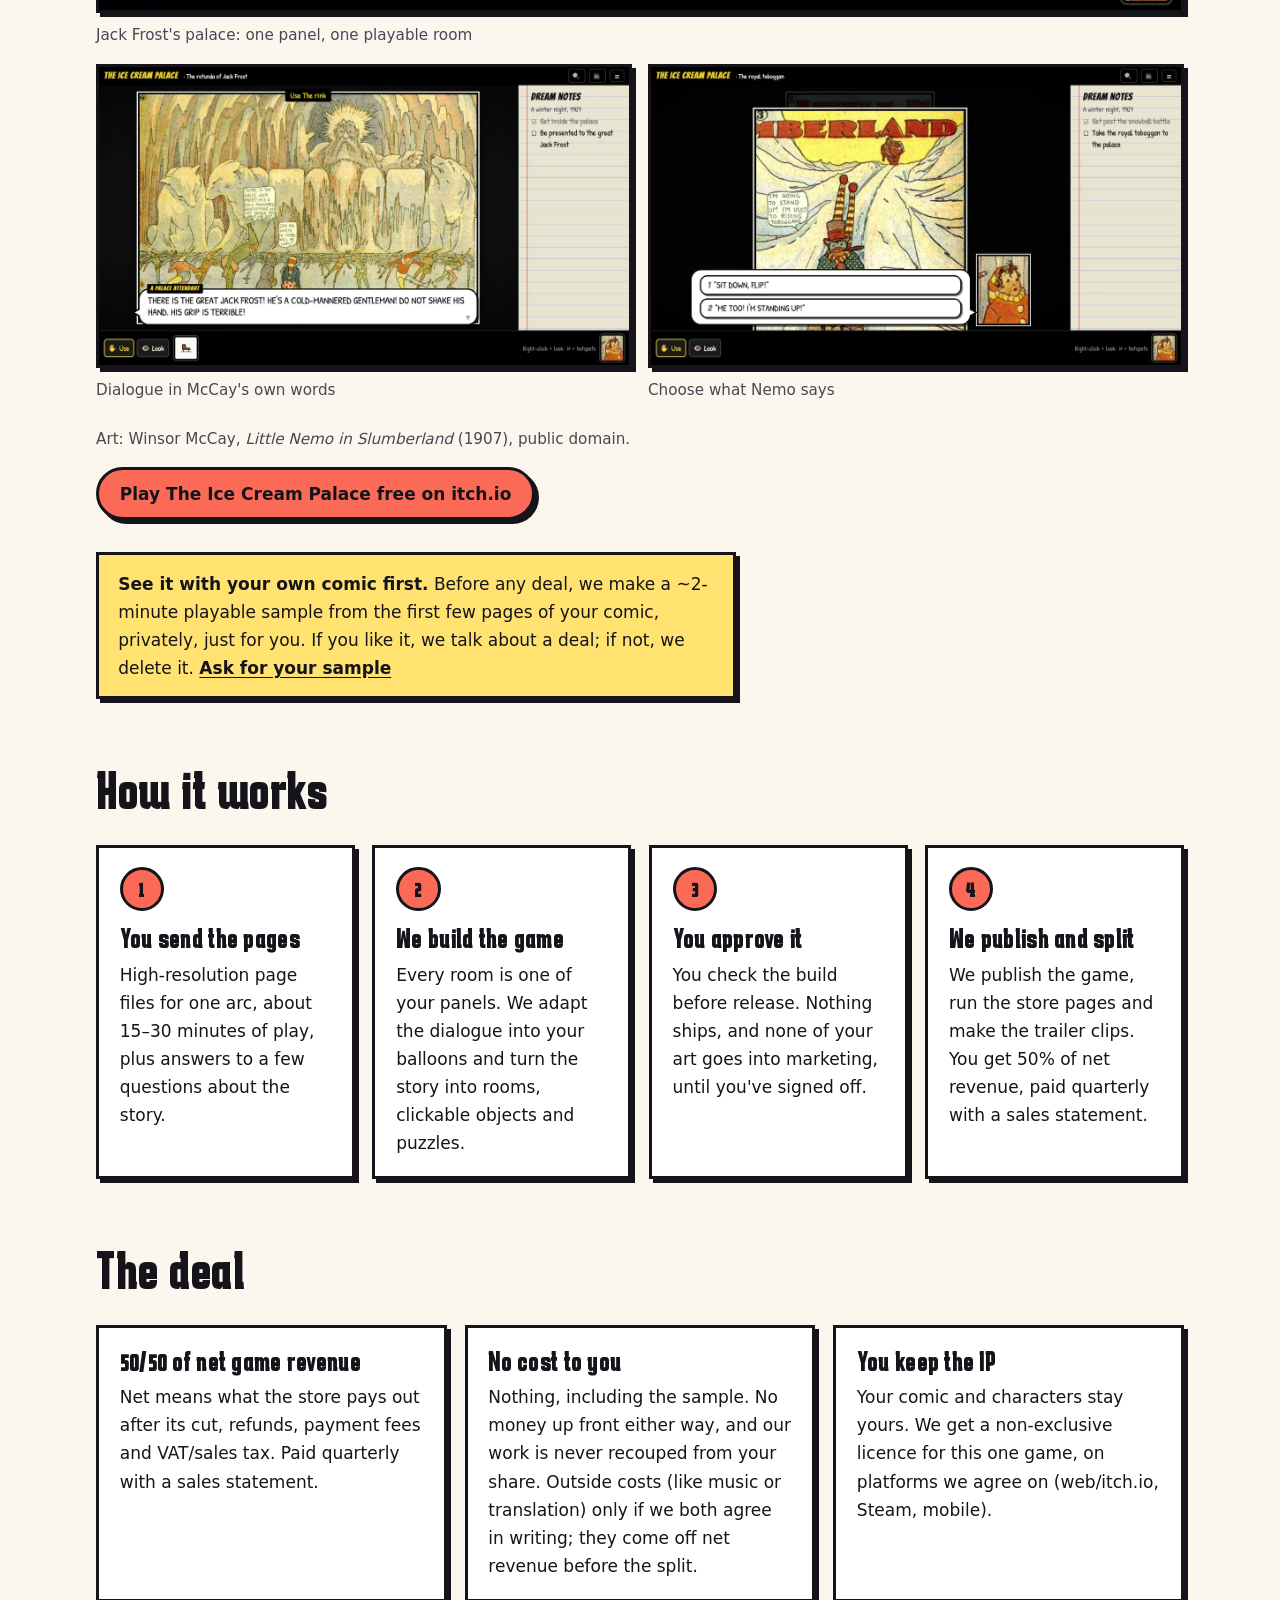
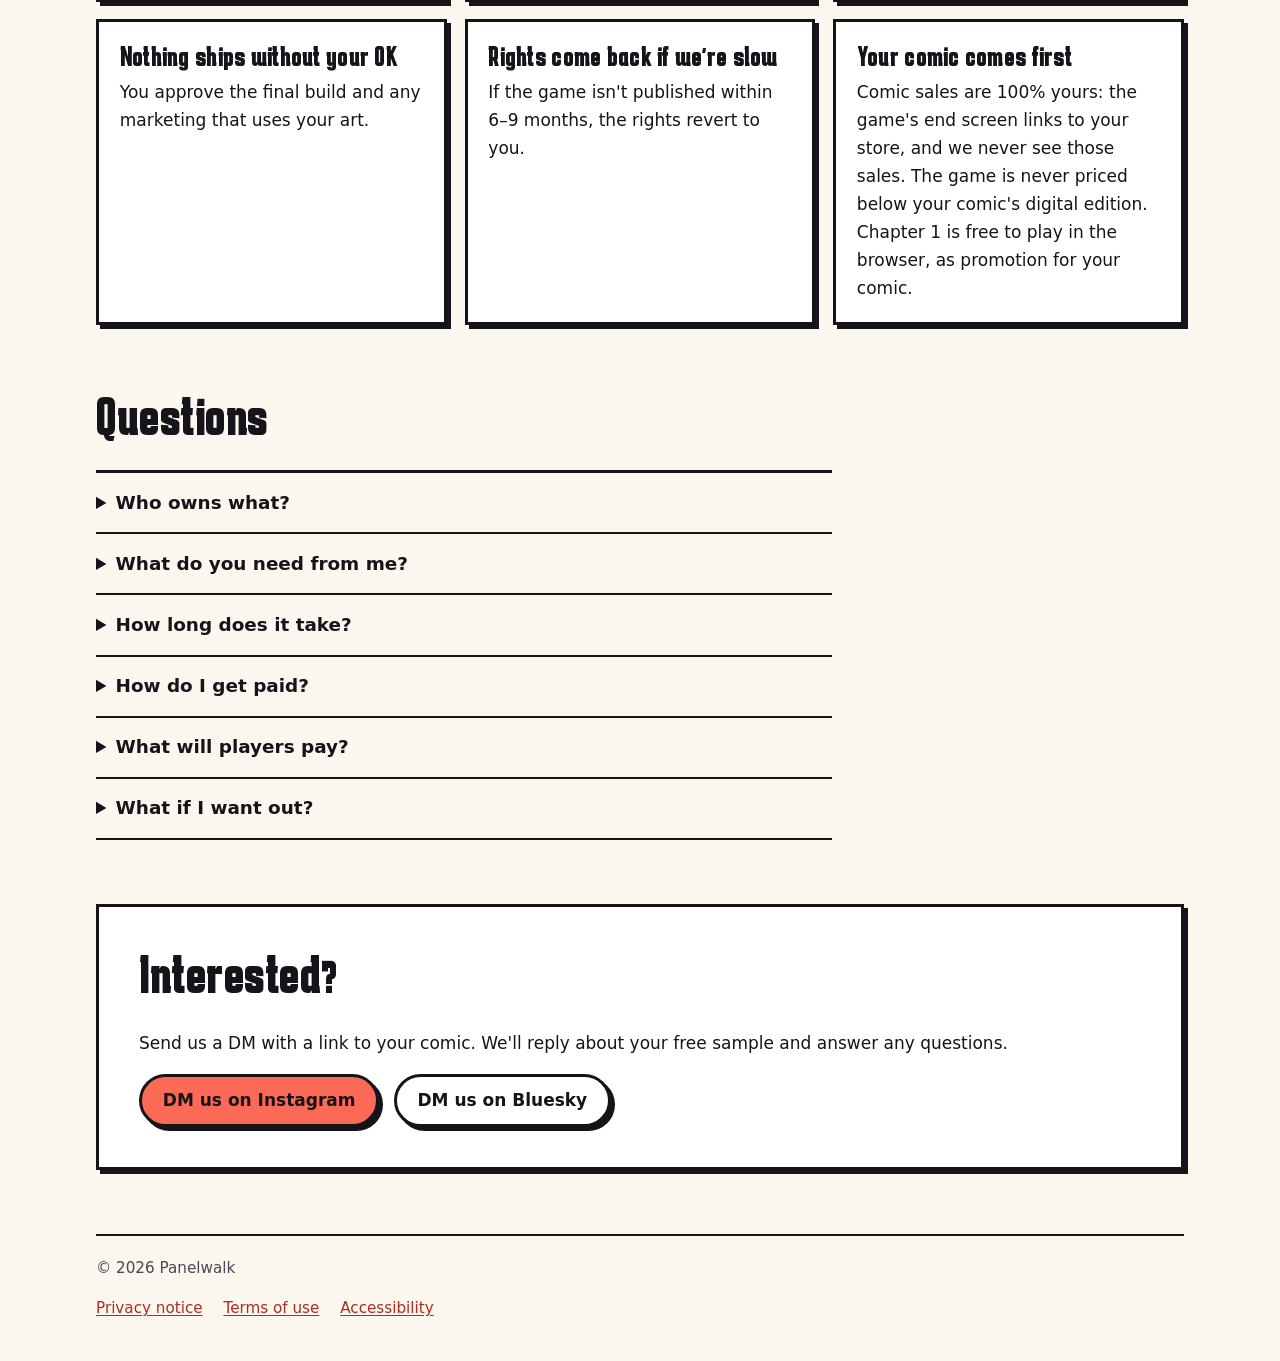
==== commit 298b5b8e: "Terms of use in English and Hebrew: free games on itch.io, no accounts or sales, content rights, lia" ====
--- a/index.html
+++ b/index.html
@@ -175,7 +175,7 @@
 
   <footer class="shell">
     <p>© 2026 Panelwalk</p>
-    <nav aria-label="Site information"><a href="privacy/">Privacy notice</a> <a href="accessibility/">Accessibility</a></nav>
+    <nav aria-label="Site information"><a href="privacy/">Privacy notice</a> <a href="terms/">Terms of use</a> <a href="accessibility/">Accessibility</a></nav>
   </footer>
 </body>
 </html>
